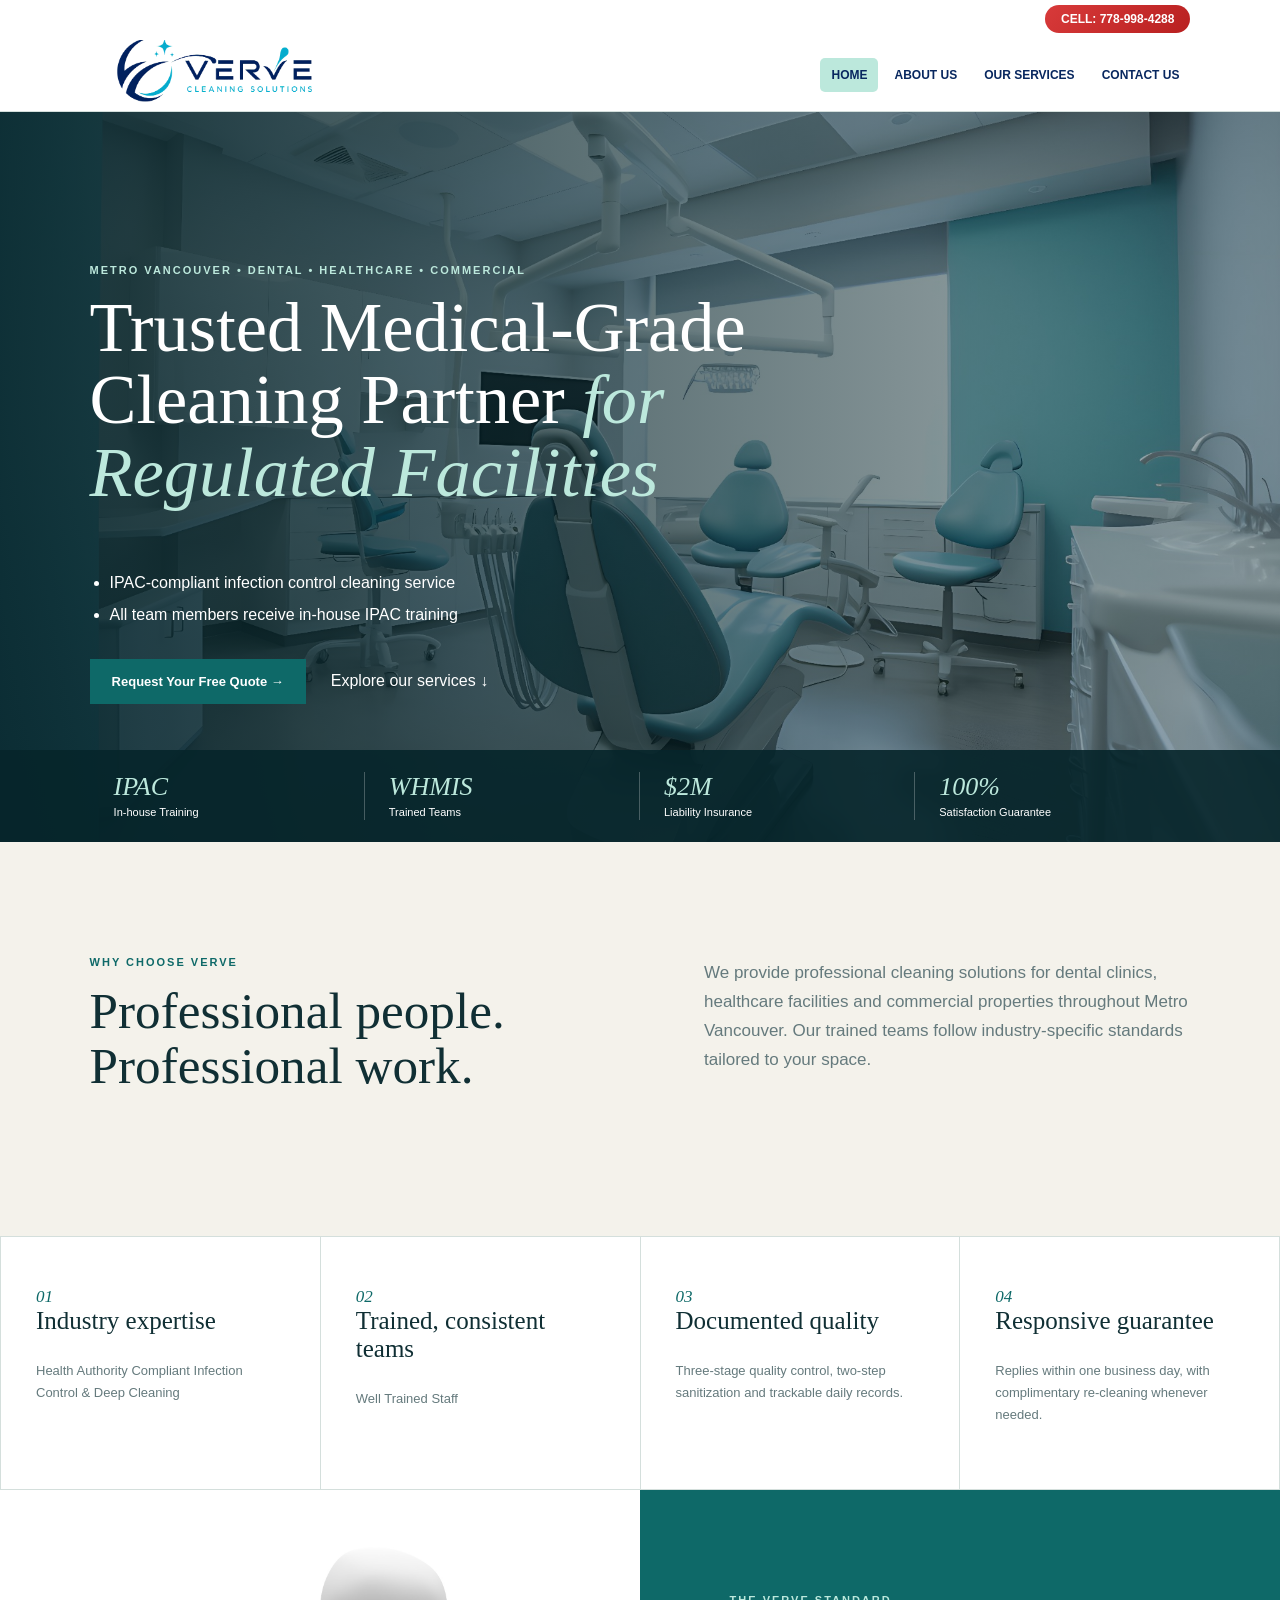
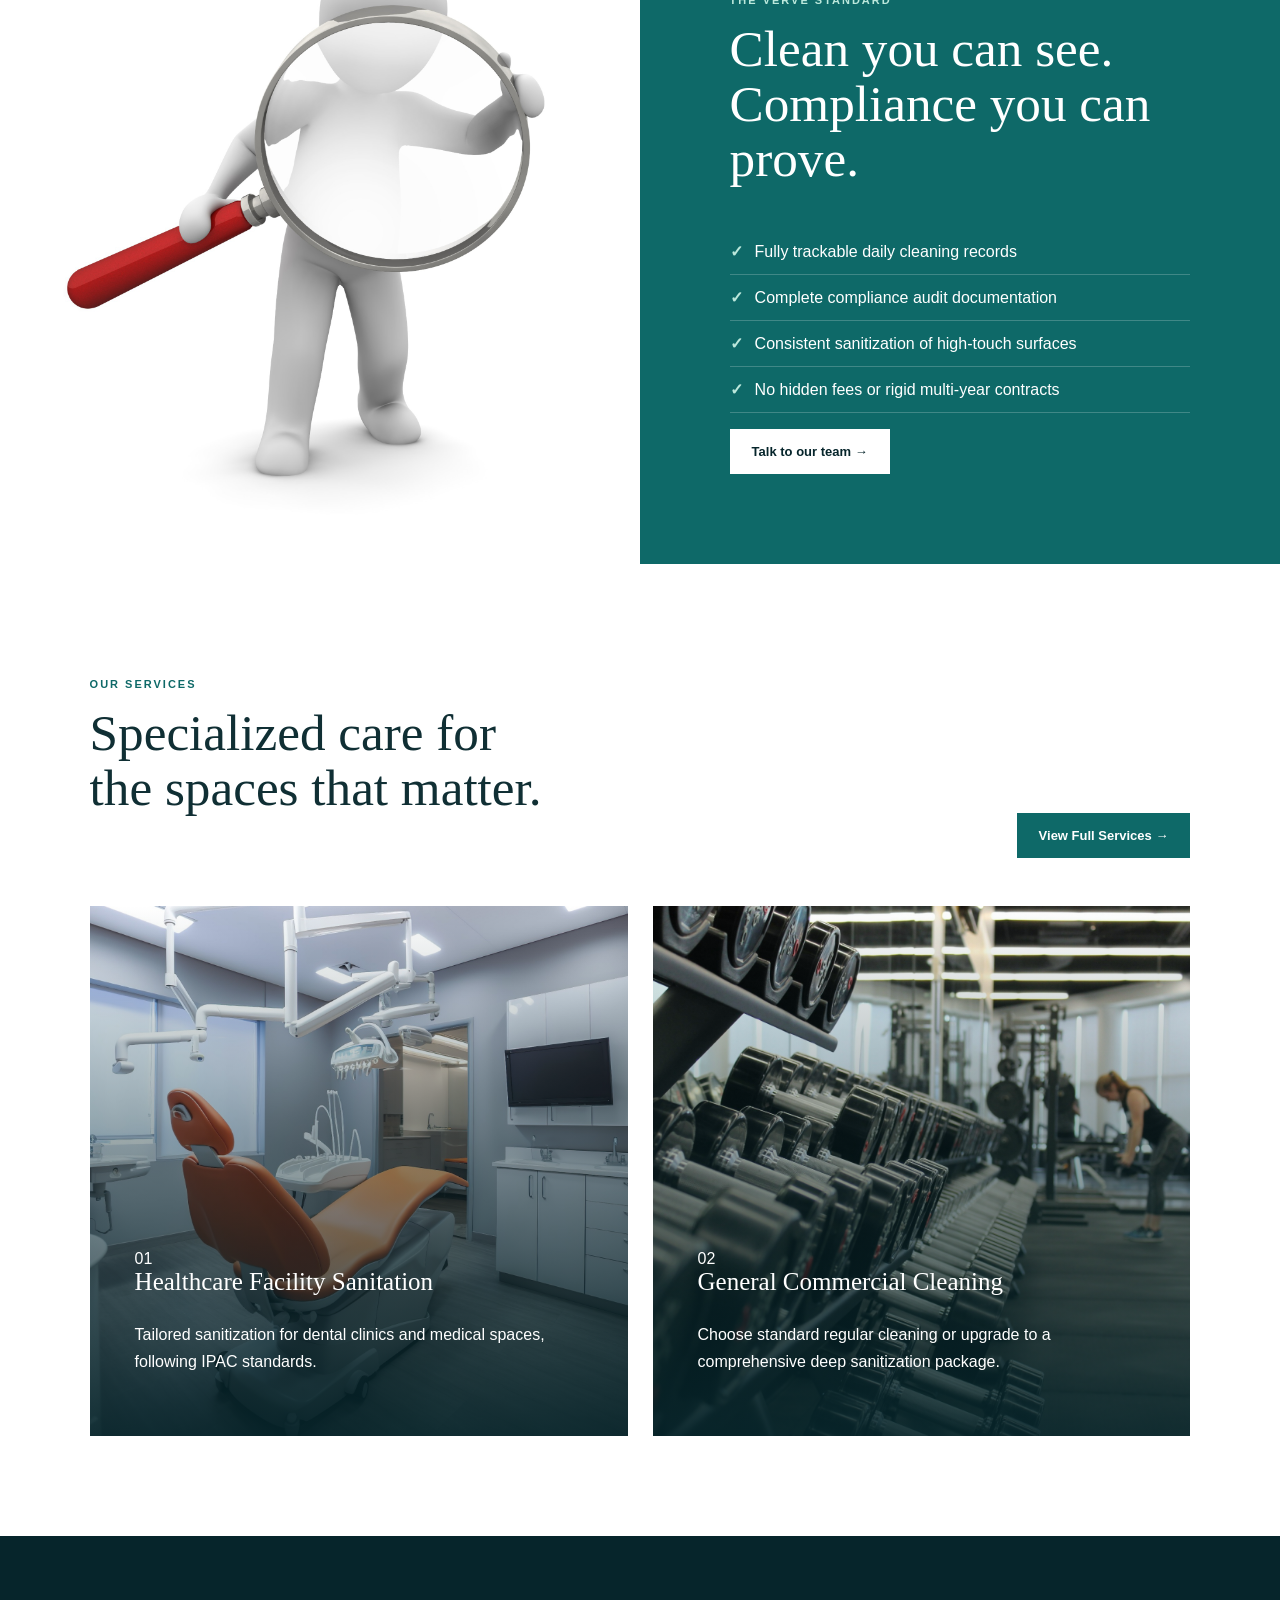
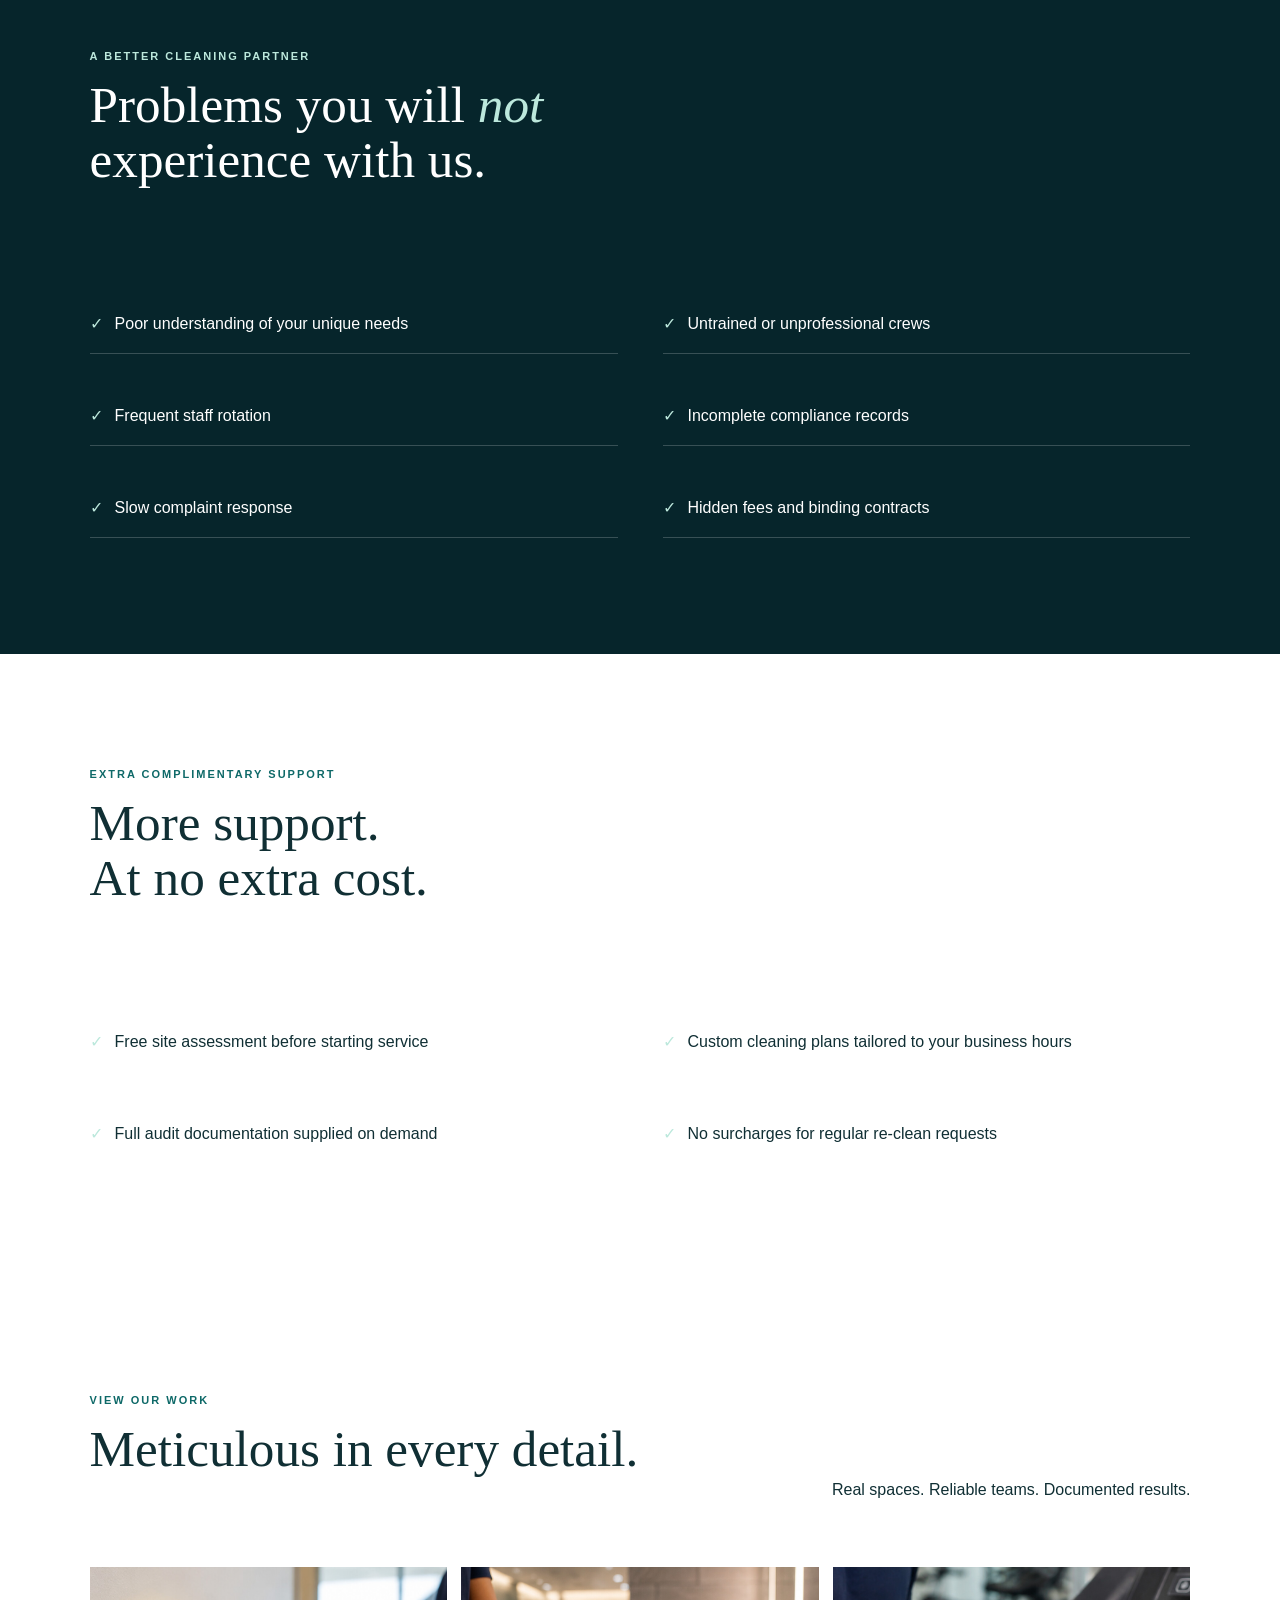
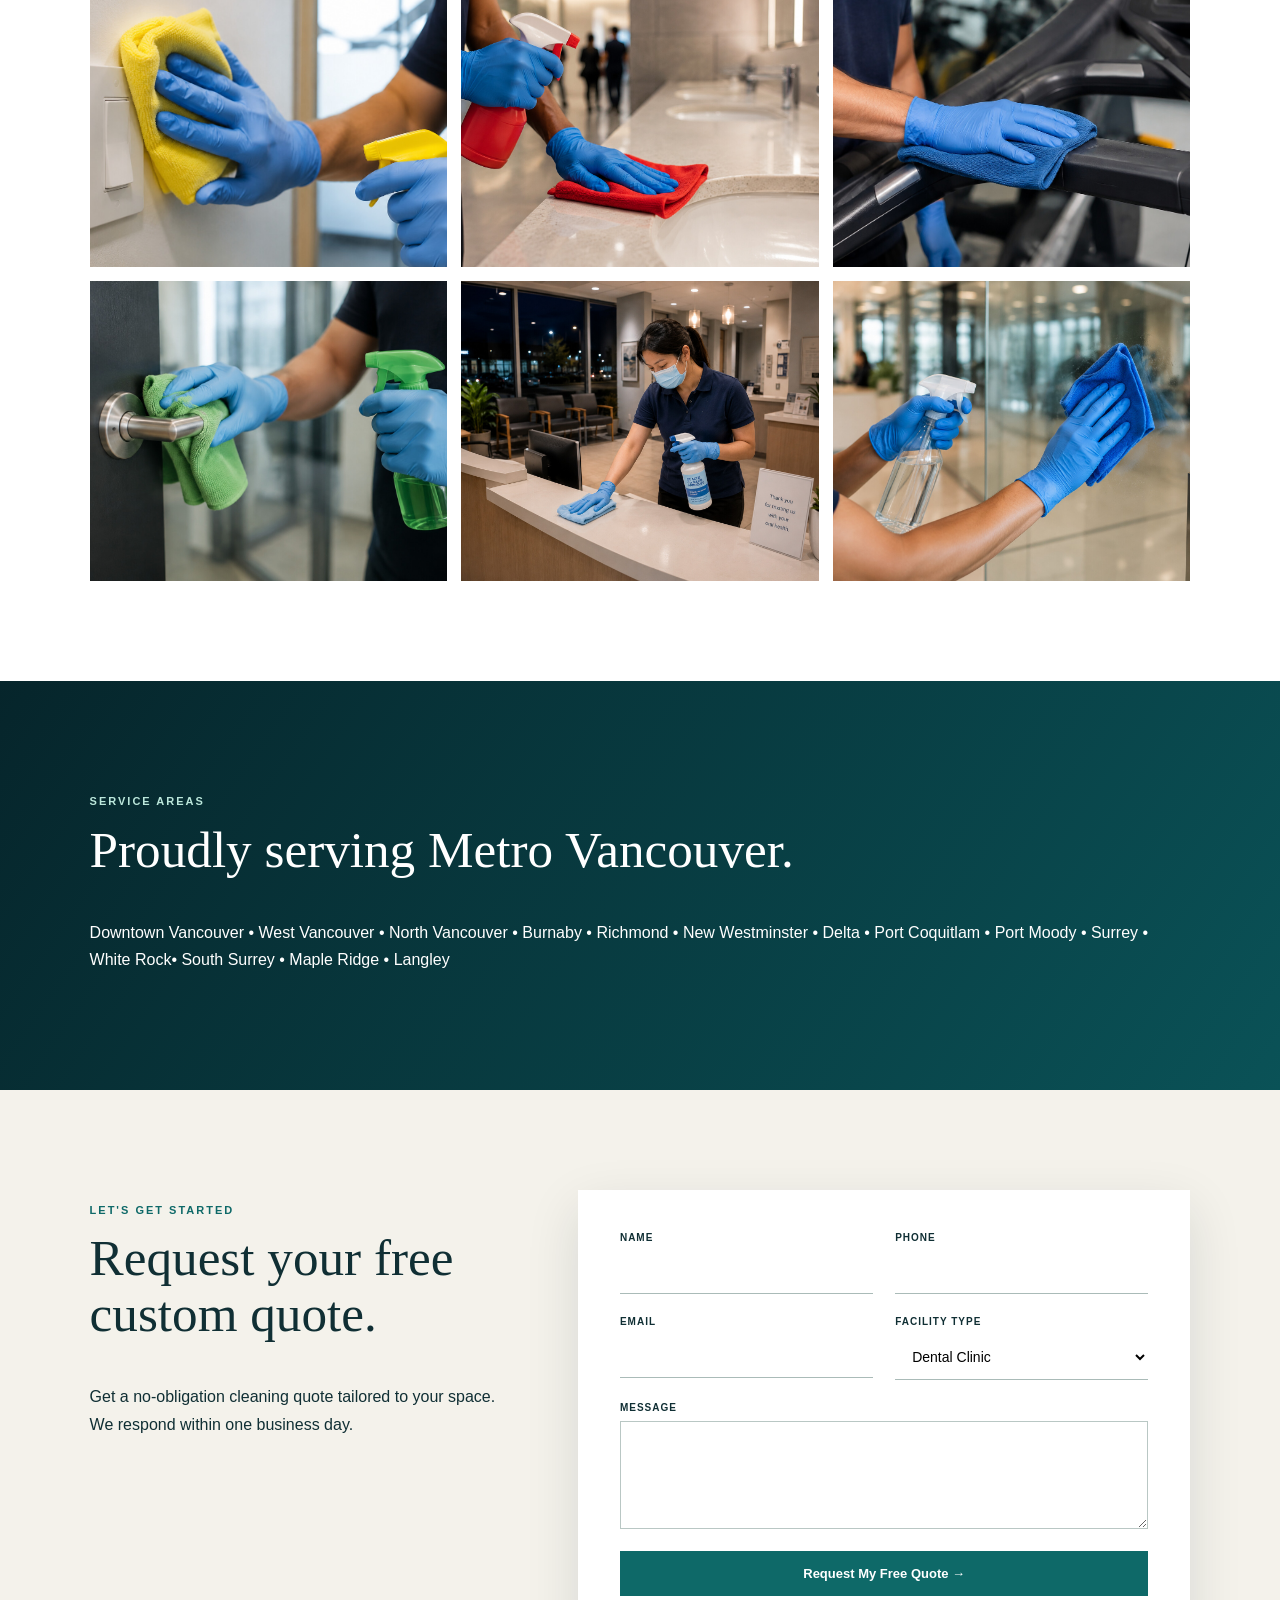
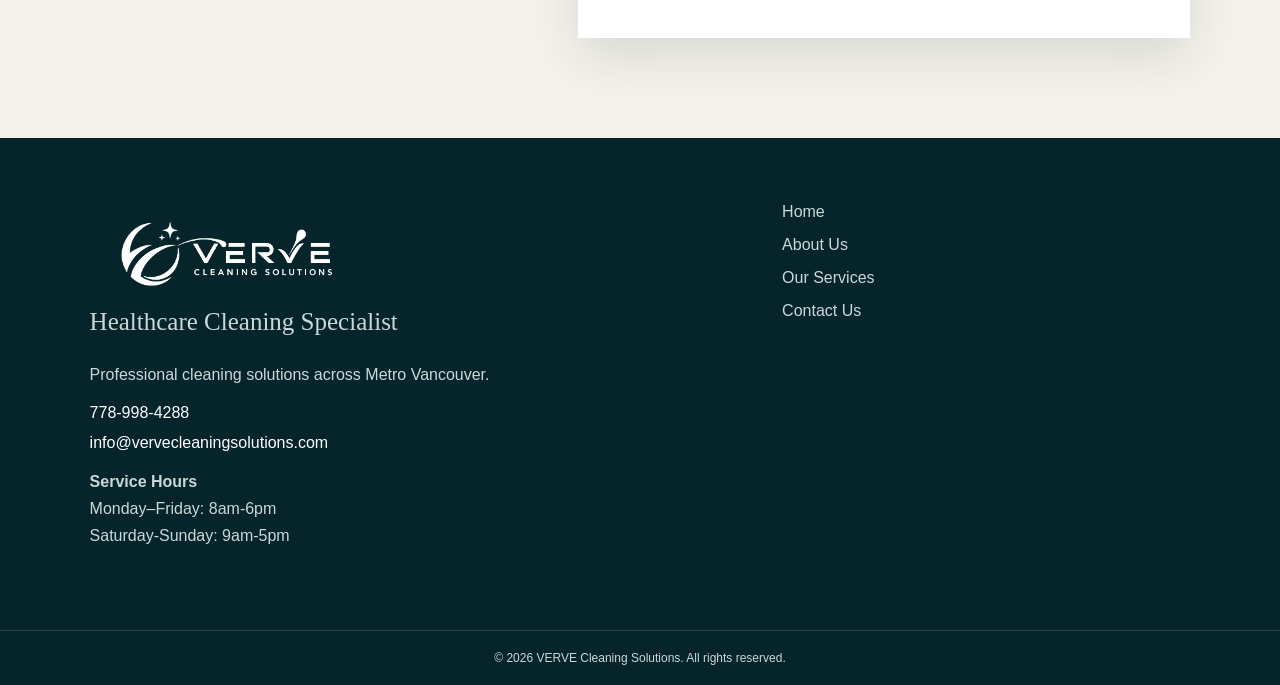
==== index.html @ a43d4bb8 "Add files via upload" ====
<!--
VERVE Official Website Homepage Modification Instructions:
1. Modify Text: Directly locate the English text on the screen within this file and replace it.
2. Replace Images: Place the new images in the `images` folder; if keeping the original filename, no code modification is needed; if renaming, please modify the corresponding image path in `css/style.css`.
3. Add/Delete Sections: Each complete `<section>...</section>` is a section, which can be copied, moved, or deleted entirely. Common colors and responsive layout are in `css/style.css`.
-->
<!doctype html>
<html lang="en">

<head>
  <meta charset="utf-8">
  <meta name="viewport" content="width=device-width,initial-scale=1">
  <meta name="description" content="IPAC-aligned dental, healthcare and commercial cleaning across Metro Vancouver.">
  <title>VERVE Cleaning Solutions</title>
  <link rel="icon" type="image/png" href="images/verve-logo.png">
  <link rel="stylesheet" href="css/style.css">
  <script src="js/main.js" defer></script>
</head>

<body>
  <div class="top-contact"><a href="tel:7789984288">CELL: 778-998-4288</a></div>
  <header class="site-header"><a class="logo" href="index.html"><img src="images/verve-logo.png"
        alt="VERVE Cleaning Solutions"></a><button class="menu-toggle" aria-expanded="false"
      aria-label="Open menu">☰</button>
    <nav class="site-nav"><a class="active" href="index.html">HOME</a><a href="about.html">ABOUT US</a><a
        href="our-service.html">OUR SERVICES</a><a href="contact.html">CONTACT US</a></nav>
  </header>
  <main>
    <section class="home-hero">
      <div class="hero-copy">
        <p class="eyebrow">METRO VANCOUVER • DENTAL • HEALTHCARE • COMMERCIAL</p>
        <h1>Trusted Medical-Grade Cleaning Partner <em>for Regulated Facilities</em></h1>
        <ul class="hero-points">
          <li>IPAC-compliant infection control cleaning service</li>
          <li>All team members receive in-house IPAC training</li>
        </ul>
        <div class="hero-actions"><a class="button" href="#quote">Request Your Free Quote →</a><a
            href="our-service.html">Explore our services ↓</a></div>
      </div>
      <div class="trust-bar">
        <div><strong>IPAC</strong><span>In-house Training</span></div>
        <div><strong>WHMIS</strong><span>Trained Teams</span></div>
        <div><strong>$2M</strong><span>Liability Insurance</span></div>
        <div><strong>100%</strong><span>Satisfaction Guarantee</span></div>
      </div>
    </section>
    <section class="section intro">
      <div>
        <p class="eyebrow dark">WHY CHOOSE VERVE</p>
        <h2>Professional people.<br>Professional work.</h2>
      </div>
      <p>We provide professional cleaning solutions for dental clinics, healthcare facilities and commercial properties
        throughout Metro Vancouver. Our trained teams follow industry-specific standards tailored to your space.</p>
    </section>
    <section class="features">
      <article><span>01</span>
        <h3>Industry expertise</h3>
        <p>Health Authority Compliant Infection Control & Deep Cleaning</p>
      </article>
      <article><span>02</span>
        <h3>Trained, consistent teams</h3>
        <p>Well Trained Staff</p>
      </article>
      <article><span>03</span>
        <h3>Documented quality</h3>
        <p>Three-stage quality control, two-step sanitization and trackable daily records.</p>
      </article>
      <article><span>04</span>
        <h3>Responsive guarantee</h3>
        <p>Replies within one business day, with complimentary re-cleaning whenever needed.</p>
      </article>
    </section>
    <section class="split">
      <div class="split-image" role="img" aria-label="Detailed professional cleaning"></div>
      <div class="split-copy">
        <p class="eyebrow">THE VERVE STANDARD</p>
        <h2>Clean you can see.<br>Compliance you can prove.</h2>
        <ul class="check-list">
          <li>Fully trackable daily cleaning records</li>
          <li>Complete compliance audit documentation</li>
          <li>Consistent sanitization of high-touch surfaces</li>
          <li>No hidden fees or rigid multi-year contracts</li>
        </ul><a class="button light" href="#quote">Talk to our team →</a>
      </div>
    </section>
    <section class="section">
      <div class="section-head">
        <div>
          <p class="eyebrow dark">OUR SERVICES</p>
          <h2>Specialized care for<br>the spaces that matter.</h2>
        </div><a class="button" href="our-service.html">View Full Services →</a>
      </div>
      <div class="service-grid">
        <article class="image-card home-dental">
          <div><span>01</span>
            <h3>Healthcare Facility Sanitation</h3>
            <p>Tailored sanitization for dental clinics and medical spaces, following IPAC standards.</p>
          </div>
        </article>
        <article class="image-card home-commercial">
          <div><span>02</span>
            <h3>General Commercial Cleaning</h3>
            <p>Choose standard regular cleaning or upgrade to a comprehensive deep sanitization package.</p>
          </div>
        </article>
      </div>
    </section>
    <section class="section dark-section">
      <div class="section-head">
        <div>
          <p class="eyebrow">A BETTER CLEANING PARTNER</p>
          <h2>Problems you will <em>not</em><br>experience with us.</h2>
        </div>
      </div>
      <div class="problem-grid">
        <p>Poor understanding of your unique needs</p>
        <p>Untrained or unprofessional crews</p>
        <p>Frequent staff rotation</p>
        <p>Incomplete compliance records</p>
        <p>Slow complaint response</p>
        <p>Hidden fees and binding contracts</p>
      </div>
    </section>
    <section class="section">
      <div class="section-head">
        <div>
          <p class="eyebrow dark">EXTRA COMPLIMENTARY SUPPORT</p>
          <h2>More support.<br>At no extra cost.</h2>
        </div>
      </div>
      <div class="extras" style="color:#102f34">
        <p>Free site assessment before starting service</p>
        <p>Custom cleaning plans tailored to your business hours</p>
        <p>Full audit documentation supplied on demand</p>
        <p>No surcharges for regular re-clean requests</p>
      </div>
    </section>
    <section class="section">
      <div class="section-head">
        <div>
          <p class="eyebrow dark">VIEW OUR WORK</p>
          <h2>Meticulous in every detail.</h2>
        </div>
        <p>Real spaces. Reliable teams. Documented results.</p>
      </div>
      <div class="gallery"><img src="images/work-1.jpeg" alt="Cleaning a light switch"><img src="images/work-2.jpeg"
          alt="Cleaning a washroom counter"><img src="images/work-3.jpeg" alt="Cleaning fitness equipment"><img
          src="images/work-4.jpeg" alt="Cleaning a door handle"><img src="images/work-5.jpeg"
          alt="Cleaning a dental reception"><img src="images/work-6.jpg" alt="Cleaning an office glass door"></div>
    </section>
    <section class="section areas">
      <p class="eyebrow">SERVICE AREAS</p>
      <h2>Proudly serving Metro Vancouver.</h2>
      <p>Downtown Vancouver • West Vancouver • North Vancouver • Burnaby • Richmond • New Westminster • Delta • Port Coquitlam • Port Moody •  Surrey • White Rock• South Surrey • Maple Ridge • Langley</p>
    </section>
    <section class="section quote" id="quote">
      <div>
        <p class="eyebrow dark">LET'S GET STARTED</p>
        <h2>Request your free custom quote.</h2>
        <p>Get a no-obligation cleaning quote tailored to your space. We respond within one business day.</p>
      </div>
      <form class="quote-form"><label>Name<input name="Name" required></label><label>Phone<input name="Phone" type="tel"
            required></label><label>Email<input name="Email" type="email" required></label><label>Facility Type<select
            name="Facility Type">
            <option>Dental Clinic</option>
            <option>Medical Facility</option>
            <option>Commercial Space</option>
            <option>Residential</option>
          </select></label><label class="full">Message<textarea name="Message" rows="5"></textarea></label><button
          class="button full" type="submit">Request My Free Quote →</button>
        <p class="notice full">Your email program is opening. Please send the prepared message.</p>
      </form>
    </section>
  </main>
  <footer class="site-footer">
    <div class="footer-main">
      <div><img class="footer-logo" src="images/footer-logo.png" alt="VERVE Cleaning Solutions">
        <h3>Healthcare Cleaning Specialist</h3>
        <p>Professional cleaning solutions across Metro Vancouver.</p>
        <div class="footer-contact"><a href="tel:7789984288">778-998-4288</a><a
            href="mailto:info@vervecleaningsolutions.com">info@vervecleaningsolutions.com</a>
          <p><strong>Service Hours</strong><br>Monday–Friday: 8am-6pm<br>Saturday-Sunday: 9am-5pm</p> 
        </div>
      </div>
      <nav class="footer-links"><a href="index.html">Home</a><a href="about.html">About Us</a><a
          href="our-service.html">Our Services</a><a href="contact.html">Contact Us</a></nav>
    </div>
    <div class="footer-bottom">© 2026 VERVE Cleaning Solutions. All rights reserved.</div>
  </footer>
</body>

</html>
---- css/style.css ----
/*
VERVE Official Website Common Styles
1. Change Color: Modify the color variable within `:root`.
2. Change Desktop/Mobile Layout: Find `@media` to adjust breakpoints and layout.
3. Add/Delete Sections: Copy or delete the entire `<section>` in the HTML, then reuse the class from this file.
*/

:root {
  --navy: #06252b;
  --teal: #0e6968;
  --blue: #08275f;
  --mint: #bce8dc;
  --cream: #f4f2eb;
  --ink: #102f34;
  --muted: #657a7d;
  --line: #d4dfdc;
  --white: #fff;
  --shadow: 0 18px 50px rgba(6, 37, 43, .12)
}

* {
  box-sizing: border-box
}

html {
  scroll-behavior: smooth
}

body {
  margin: 0;
  color: var(--ink);
  font-family: Arial, Helvetica, sans-serif;
  background: #fff
}

img {
  max-width: 100%;
  display: block
}

a {
  color: inherit;
  text-decoration: none
}

p {
  line-height: 1.7
}

h1,
h2,
h3 {
  font-family: Georgia, "Times New Roman", serif;
  font-weight: 500;
  margin-top: 0
}

h1 {
  font-size: clamp(46px, 5.5vw, 82px);
  line-height: 1.03
}

h2 {
  font-size: clamp(36px, 4vw, 58px);
  line-height: 1.08
}

h3 {
  font-size: 25px
}

.eyebrow {
  font-size: 11px;
  font-weight: 800;
  letter-spacing: 2px;
  text-transform: uppercase;
  color: var(--mint)
}

.eyebrow.dark {
  color: var(--teal)
}

em {
  color: var(--mint)
}

.top-contact {
  height: 38px;
  padding: 0 7vw;
  display: flex;
  align-items: center;
  justify-content: flex-end;
  background: #fff
}

.top-contact a {
  padding: 7px 16px;
  border-radius: 999px;
  background: linear-gradient(135deg, #d83a3a, #b82020);
  color: #fff;
  font-size: 12px;
  font-weight: 800
}

.site-header {
  height: 74px;
  padding: 0 7vw;
  display: flex;
  align-items: center;
  justify-content: space-between;
  border-bottom: 1px solid var(--line);
  background: #fff;
  position: relative;
  z-index: 20
}

.logo img {
  width: 245px;
  height: 70px;
  object-fit: cover
}

.site-nav {
  display: flex;
  gap: 5px;
  align-items: center
}

.site-nav a {
  padding: 10px 11px;
  border-radius: 5px;
  color: var(--blue);
  font-size: 12px;
  font-weight: 800
}

.site-nav a:hover,
.site-nav a.active {
  background: var(--mint)
}

.menu-toggle {
  display: none;
  border: 0;
  background: var(--navy);
  color: #fff;
  padding: 10px 13px;
  font-size: 20px;
  border-radius: 4px
}

.button {
  display: inline-flex;
  align-items: center;
  justify-content: center;
  padding: 15px 22px;
  background: var(--teal);
  color: #fff;
  font-weight: 800;
  font-size: 13px;
  border: 0;
  cursor: pointer
}

.button.light {
  background: #fff;
  color: var(--navy)
}

.button:hover {
  filter: brightness(.92)
}

.home-hero {
  min-height: 730px;
  position: relative;
  display: flex;
  align-items: center;
  color: #fff;
  background: url('../images/home-dental-clinic.jpg') center/cover
}

.home-hero:before,
.page-hero:before {
  content: "";
  position: absolute;
  inset: 0;
  background: linear-gradient(90deg, rgba(6, 37, 43, .9), rgba(6, 37, 43, .35))
}

.hero-copy {
  position: relative;
  z-index: 2;
  width: min(790px, 86vw);
  margin-left: 7vw
}

.hero-copy p {
  max-width: 650px
}

.hero-points {
  padding-left: 20px;
  line-height: 2
}

.hero-actions {
  display: flex;
  gap: 25px;
  align-items: center;
  margin-top: 28px
}

.trust-bar {
  position: absolute;
  z-index: 3;
  bottom: 0;
  left: 0;
  right: 0;
  background: rgba(6, 37, 43, .9);
  display: grid;
  grid-template-columns: repeat(4, 1fr);
  padding: 22px 7vw
}

.trust-bar div {
  padding: 0 24px;
  border-right: 1px solid #ffffff40
}

.trust-bar div:last-child {
  border: 0
}

.trust-bar strong {
  display: block;
  font: italic 26px Georgia;
  color: var(--mint)
}

.trust-bar span {
  font-size: 11px
}

.section {
  padding: 100px 7vw
}

.section-head {
  display: flex;
  justify-content: space-between;
  align-items: end;
  gap: 40px;
  margin-bottom: 48px
}

.intro {
  display: grid;
  grid-template-columns: 1fr 1fr;
  gap: 10vw;
  background: var(--cream)
}

.intro p:last-child {
  font-size: 17px;
  color: var(--muted)
}

.features {
  display: grid;
  grid-template-columns: repeat(4, 1fr);
  gap: 1px;
  background: var(--line);
  padding: 1px
}

.features article {
  background: #fff;
  padding: 50px 35px
}

.features span,
.number {
  color: var(--teal);
  font: italic 17px Georgia
}

.features p {
  font-size: 13px;
  color: var(--muted)
}

.split {
  display: grid;
  grid-template-columns: 1fr 1fr
}

.split-image {
  min-height: 600px;
  background: url('../images/home-magnifying-glass.jpg') center/contain no-repeat #fff
}

.split-copy {
  padding: 90px 7vw;
  background: var(--teal);
  color: #fff
}

.check-list {
  list-style: none;
  padding: 0
}

.check-list li {
  padding: 13px 0;
  border-bottom: 1px solid #ffffff35
}

.check-list li:before {
  content: "✓";
  color: var(--mint);
  margin-right: 12px;
  font-weight: bold
}

.service-grid {
  display: grid;
  grid-template-columns: 1fr 1fr;
  gap: 25px
}

.image-card {
  min-height: 530px;
  display: flex;
  align-items: end;
  position: relative;
  color: #fff;
  background-size: cover;
  background-position: center
}

.image-card:before {
  content: "";
  position: absolute;
  inset: 0;
  background: linear-gradient(transparent, rgba(6, 37, 43, .9))
}

.image-card>div {
  position: relative;
  padding: 45px
}

.home-dental {
  background-image: url('../images/home-service-dental.jpg')
}

.home-commercial {
  background-image: url('../images/home-service-gym.jpg')
}

.dark-section {
  background: var(--navy);
  color: #fff
}

.problem-grid,
.extras {
  display: grid;
  grid-template-columns: repeat(2, 1fr);
  gap: 0 45px
}

.problem-grid p,
.extras p {
  border-bottom: 1px solid #ffffff32;
  padding: 16px 0
}

.problem-grid p:before,
.extras p:before {
  content: "✓";
  color: var(--mint);
  margin-right: 12px
}

.gallery {
  display: grid;
  grid-template-columns: repeat(3, 1fr);
  gap: 14px
}

.gallery img {
  width: 100%;
  height: 300px;
  object-fit: cover
}

.areas {
  background: linear-gradient(125deg, #06252b, #0a5257);
  color: #fff
}

.quote {
  display: grid;
  grid-template-columns: .8fr 1.2fr;
  gap: 80px;
  background: var(--cream)
}

.quote-form {
  background: #fff;
  padding: 42px;
  box-shadow: var(--shadow);
  display: grid;
  grid-template-columns: 1fr 1fr;
  gap: 22px
}

.quote-form label {
  font-size: 10px;
  font-weight: 800;
  letter-spacing: 1px;
  text-transform: uppercase
}

.quote-form input,
.quote-form select,
.quote-form textarea {
  display: block;
  width: 100%;
  margin-top: 8px;
  padding: 13px;
  border: 0;
  border-bottom: 1px solid #aabbb8;
  font: 14px Arial;
  background: transparent
}

.quote-form textarea {
  border: 1px solid #b9c7c4
}

.full {
  grid-column: 1/-1
}

.page-hero {
  min-height: 650px;
  position: relative;
  display: flex;
  align-items: center;
  color: #fff;
  background-size: cover;
  background-position: center
}

.page-hero .hero-copy {
  margin-top: 30px
}

.about-hero {
  background-image: url('../images/about-team-logo-corrected.png');
  background-position: center top
}

.services-hero {
  background-image: url('../images/services-main.png')
}

.contact-hero {
  background-image: linear-gradient(135deg, #06252b, #0e6968)
}

.about-intro {
  text-align: center;
  max-width: 1050px;
  margin: auto
}

.about-groups {
  background: var(--cream)
}

.about-group {
  display: grid;
  grid-template-columns: .65fr 1.35fr;
  gap: 55px;
  padding: 40px 0;
  border-bottom: 1px solid var(--line)
}

.about-group ul {
  margin: 0
}

.about-group li {
  padding: 9px 0
}

.about-group li:marker {
  color: var(--teal)
}

.service-cards {
  display: flex;
  flex-direction: column;
  gap: 32px
}

.detail-card {
  display: grid;
  grid-template-columns: 42% 58%;
  border: 1px solid var(--line);
  min-height: 410px
}

.detail-card:nth-child(even) {
  grid-template-columns: 58% 42%
}

.detail-card:nth-child(even) .card-image {
  grid-column: 2;
  grid-row: 1
}

.detail-card:nth-child(even) .card-body {
  grid-column: 1;
  grid-row: 1
}

.card-image {
  min-height: 410px;
  background-position: center;
  background-size: cover
}

.dental-img {
  background-image: url('../images/service-dental-new.jpg')
}

.medical-img {
  background-image: url('../images/service-medical-new.jpg')
}

.commercial-img {
  background-image: url('../images/service-commercial-new.jpg')
}

.residential-img {
  background-image: url('../images/service-residential-new.jpg')
}

.card-body {
  padding: 55px;
  display: flex;
  flex-direction: column;
  justify-content: center
}

.card-type {
  color: var(--teal);
  font-size: 11px;
  font-weight: bold;
  letter-spacing: 1.5px
}

.card-body li {
  margin: 12px 0
}

.process {
  display: grid;
  grid-template-columns: repeat(7, 1fr);
  gap: 12px
}

.process div {
  padding: 28px 17px;
  background: #ffffff0d;
  border-top: 2px solid var(--mint)
}

.process strong {
  color: var(--mint)
}

.process p {
  font-size: 12px
}

.safeguards {
  display: grid;
  grid-template-columns: 1fr 1.4fr;
  gap: 80px
}

.safeguard-list div {
  display: flex;
  gap: 20px;
  border-bottom: 1px solid var(--line);
  padding: 19px 0
}

.faq {
  max-width: 1000px;
  margin: auto
}

.faq details {
  border-bottom: 1px solid var(--line);
  padding: 20px
}

.faq summary {
  font-weight: 800;
  cursor: pointer
}

.faq details p {
  color: var(--muted)
}

.contact-layout {
  display: grid;
  grid-template-columns: .85fr 1.15fr
}

.contact-info {
  background: linear-gradient(145deg, #06252b, #0a4d52);
  color: #fff;
  padding: 90px 7vw
}

.contact-methods {
  margin-top: 40px;
  border-top: 1px solid #ffffff40
}

.contact-methods a {
  display: block;
  padding: 22px 0;
  border-bottom: 1px solid #ffffff40
}

.contact-form-wrap {
  padding: 90px 7vw;
  background: var(--cream)
}

.site-footer {
  background: var(--navy);
  color: #c9d8d7
}

.footer-main {
  padding: 65px 7vw;
  display: grid;
  grid-template-columns: 1.5fr 1fr;
  gap: 80px
}

.footer-logo {
  width: 270px;
  height: 105px;
  object-fit: cover
}

.footer-contact a {
  display: block;
  margin: 12px 0;
  color: #fff
}

.footer-links {
  display: flex;
  flex-direction: column;
  gap: 15px
}

.footer-bottom {
  padding: 20px 7vw;
  border-top: 1px solid #ffffff25;
  text-align: center;
  font-size: 12px
}

.notice {
  display: none;
  margin-top: 15px;
  padding: 12px;
  background: #e9f5f1;
  color: var(--teal);
  font-weight: bold
}

@media(max-width:950px) {
  .site-nav {
    display: none;
    position: absolute;
    top: 74px;
    left: 0;
    right: 0;
    background: #fff;
    padding: 18px 7vw;
    flex-direction: column;
    align-items: stretch;
    box-shadow: var(--shadow)
  }

  .site-nav.open {
    display: flex
  }

  .menu-toggle {
    display: block
  }

  .features {
    grid-template-columns: 1fr 1fr
  }

  .split,
  .intro,
  .quote,
  .contact-layout,
  .safeguards {
    grid-template-columns: 1fr
  }

  .service-grid {
    grid-template-columns: 1fr
  }

  .process {
    grid-template-columns: repeat(4, 1fr)
  }

  .section-head {
    align-items: start;
    flex-direction: column
  }

  .gallery {
    grid-template-columns: 1fr 1fr
  }

  .detail-card,
  .detail-card:nth-child(even) {
    grid-template-columns: 42% 58%
  }

  .detail-card:nth-child(even) .card-image {
    grid-column: 1
  }

  .detail-card:nth-child(even) .card-body {
    grid-column: 2
  }

  .trust-bar {
    grid-template-columns: 1fr 1fr
  }
}

@media(max-width:620px) {
  .top-contact {
    padding: 0 4vw
  }

  .site-header {
    height: 66px;
    padding: 0 4vw
  }

  .logo img {
    width: 205px;
    height: 58px
  }

  .site-nav {
    top: 66px
  }

  .section {
    padding: 72px 6vw
  }

  .home-hero {
    min-height: 790px;
    align-items: flex-start;
    padding-top: 90px
  }

  .hero-copy {
    margin-left: 6vw
  }

  .hero-actions {
    align-items: flex-start;
    flex-direction: column
  }

  .trust-bar {
    padding: 15px 5vw
  }

  .trust-bar div {
    padding: 8px
  }

  .features,
  .gallery,
  .problem-grid,
  .extras {
    grid-template-columns: 1fr
  }

  .split-image {
    min-height: 360px
  }

  .image-card {
    min-height: 440px
  }

  .quote-form {
    padding: 28px 22px;
    grid-template-columns: 1fr
  }

  .full {
    grid-column: auto
  }

  .page-hero {
    min-height: 540px
  }

  .about-group {
    grid-template-columns: 1fr;
    gap: 10px
  }

  .detail-card,
  .detail-card:nth-child(even) {
    display: block;
    min-height: 0
  }

  .card-image {
    min-height: 250px
  }

  .card-body {
    padding: 35px 25px
  }

  .process {
    grid-template-columns: 1fr 1fr
  }

  .footer-main {
    grid-template-columns: 1fr;
    gap: 35px
  }
}
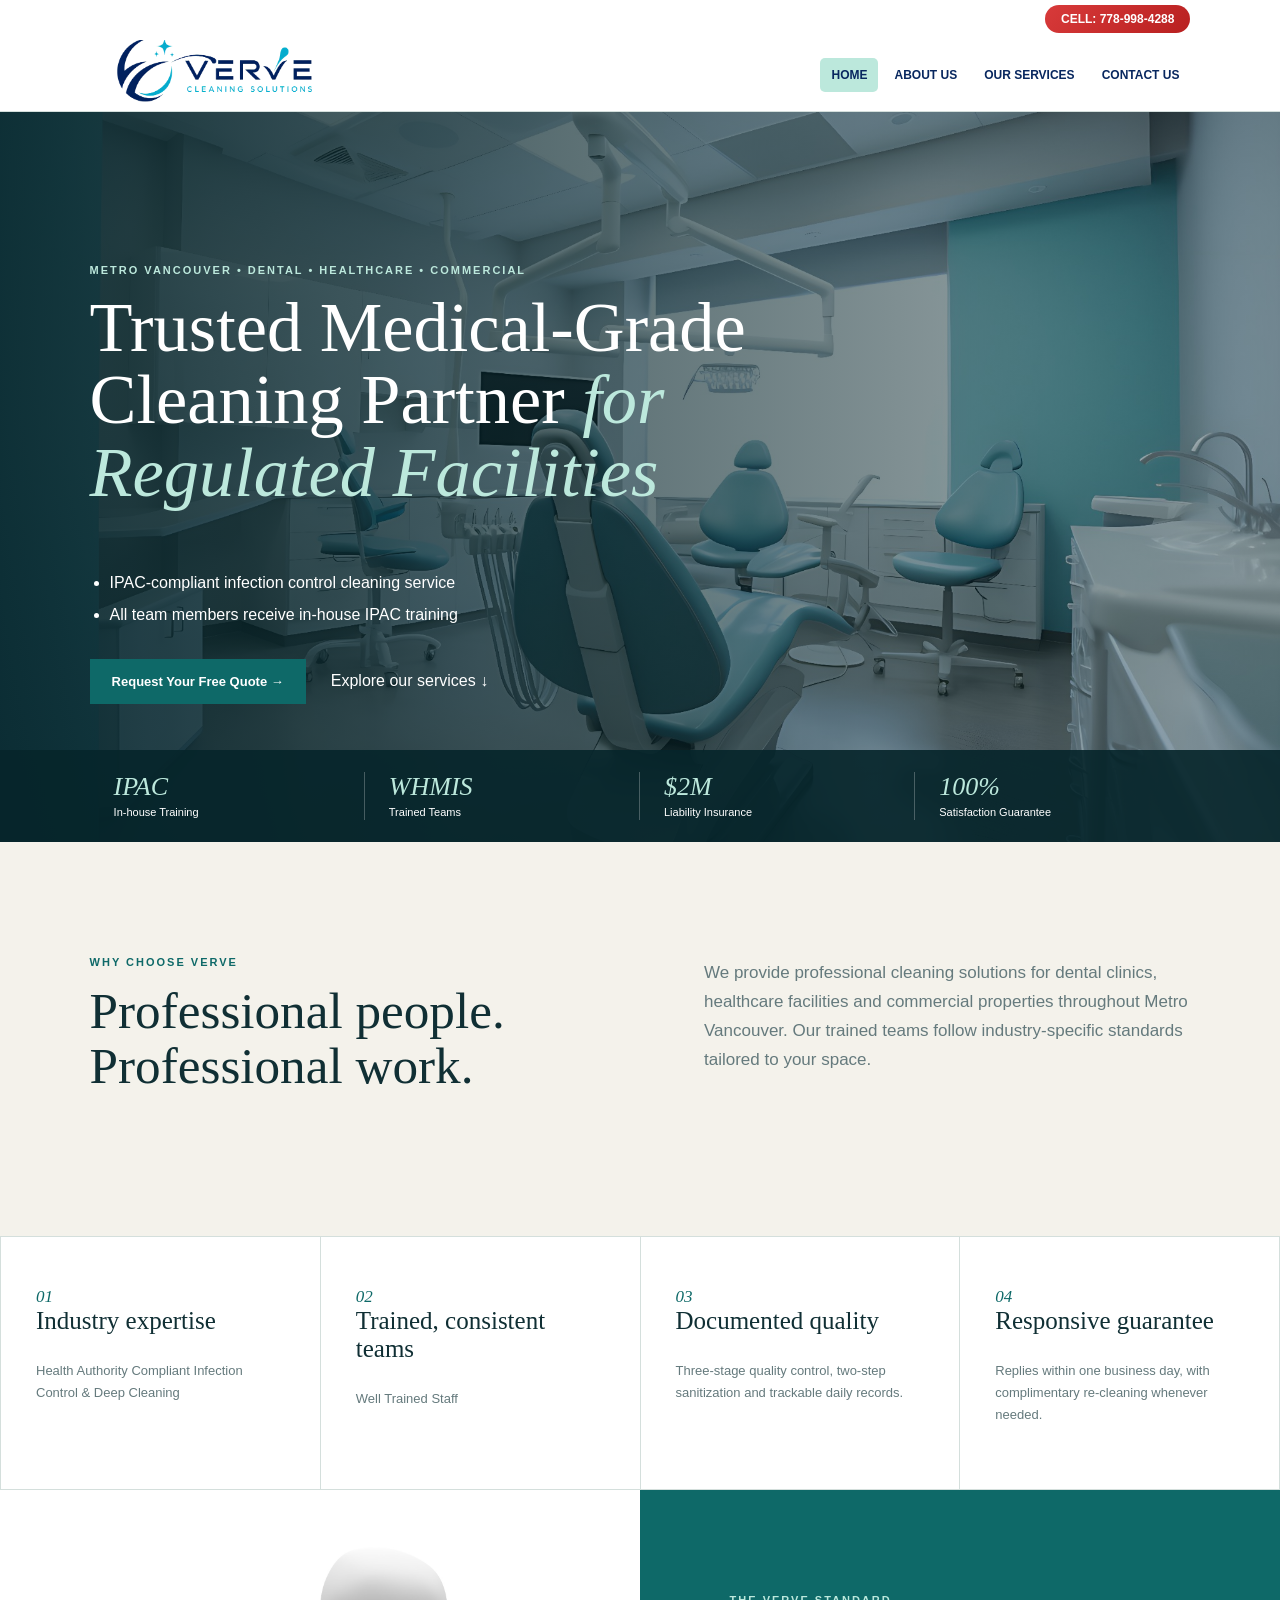
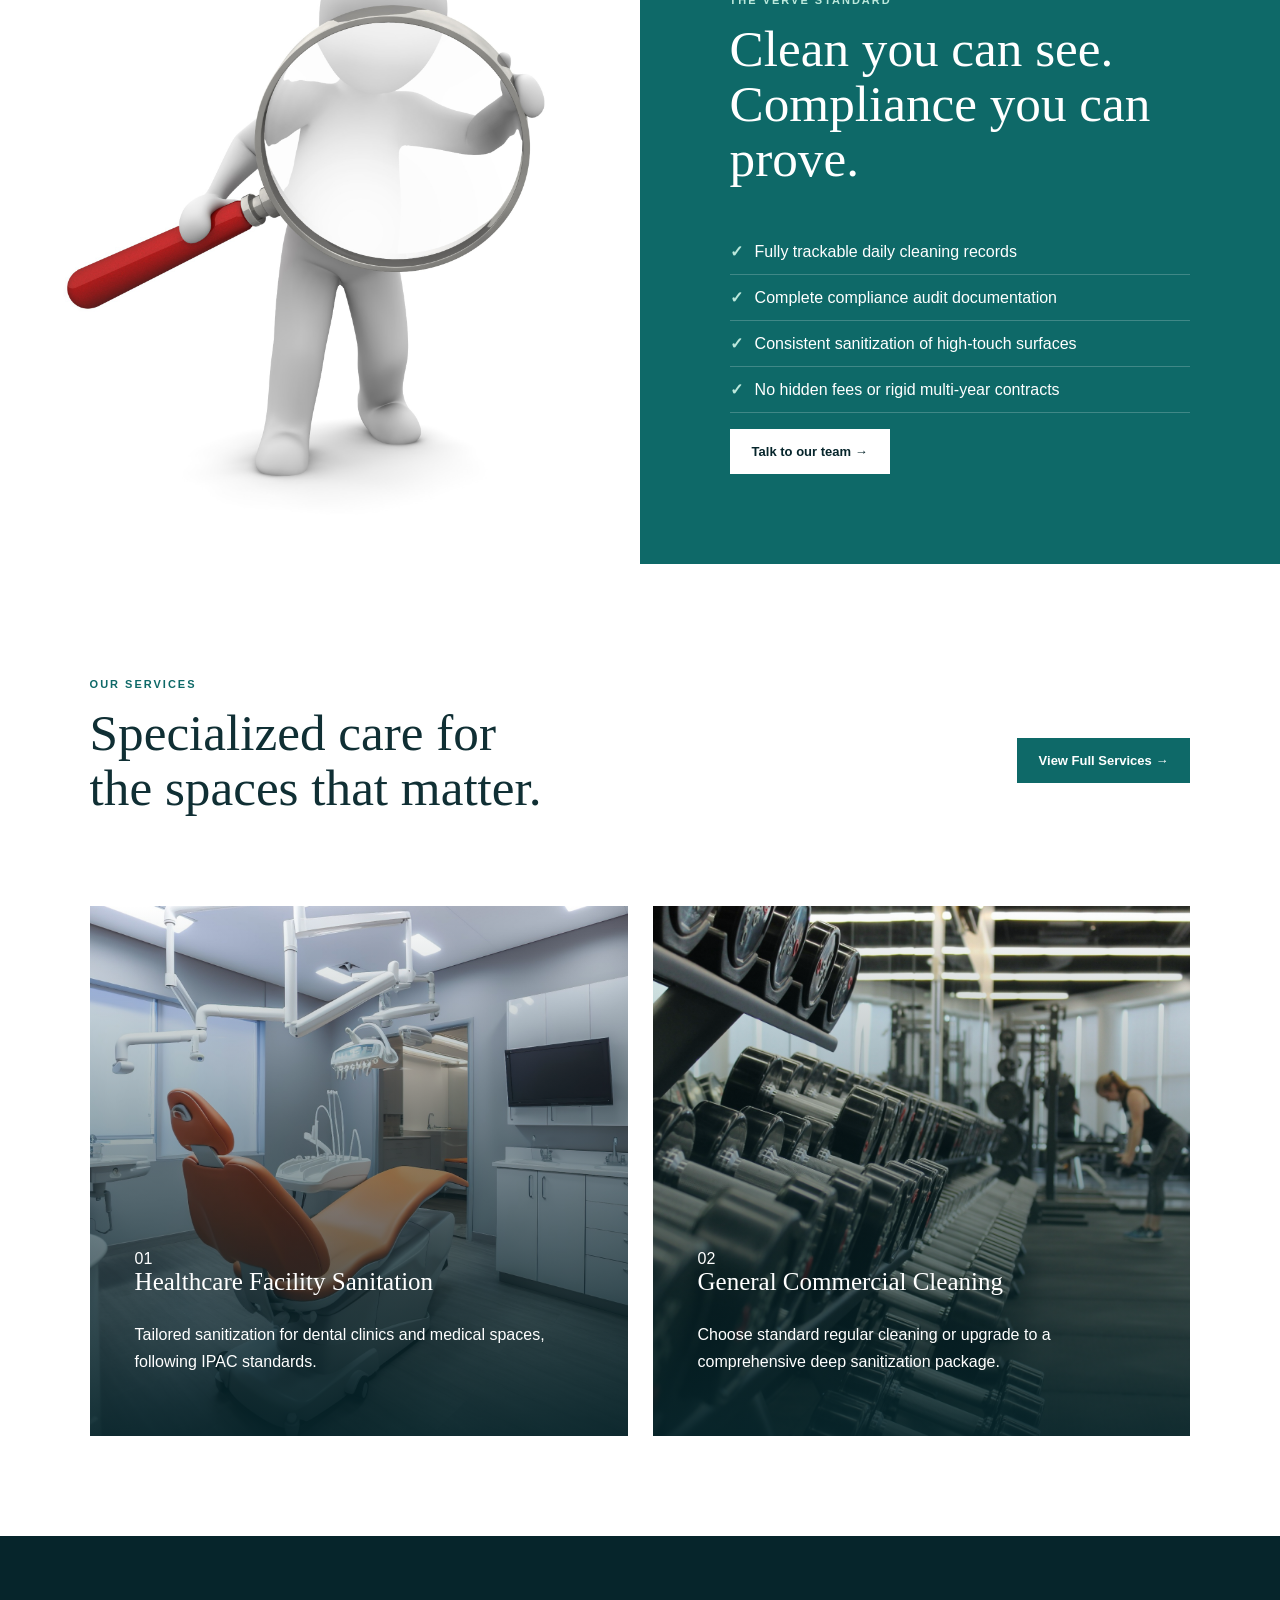
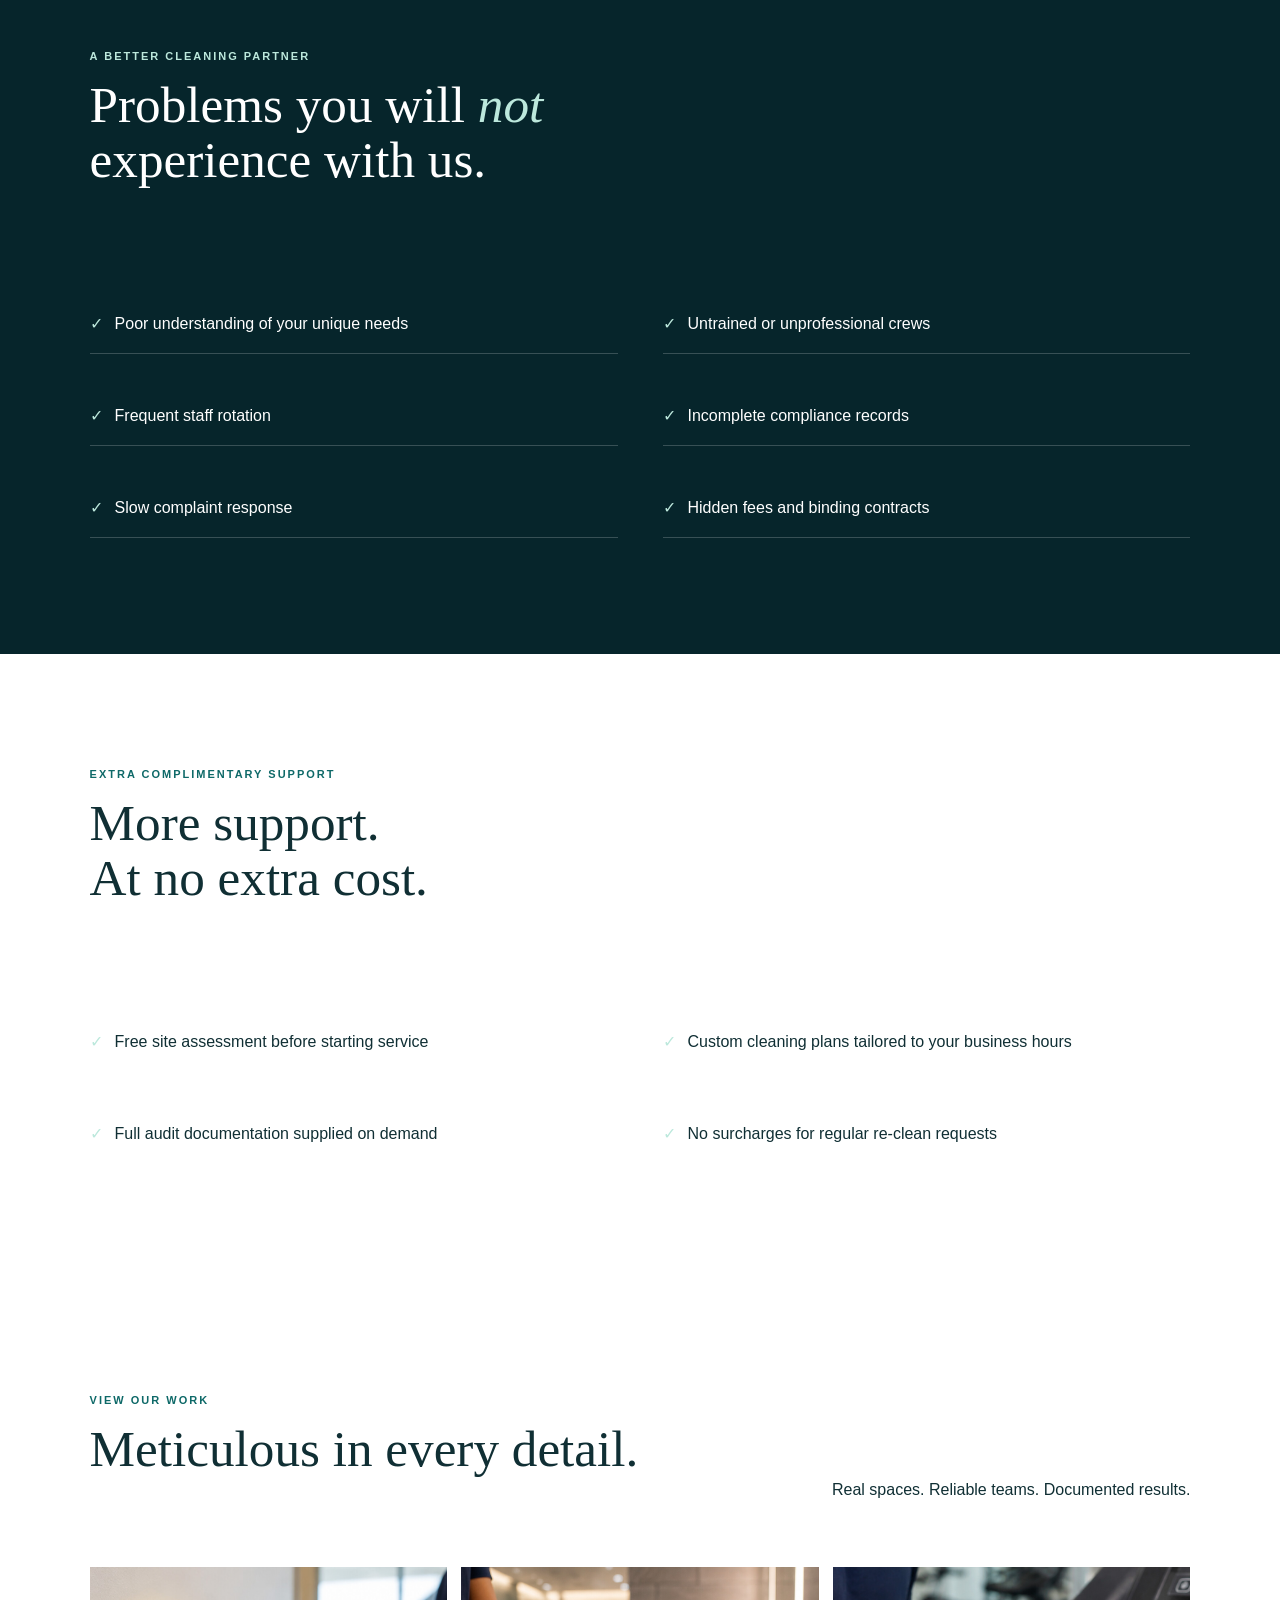
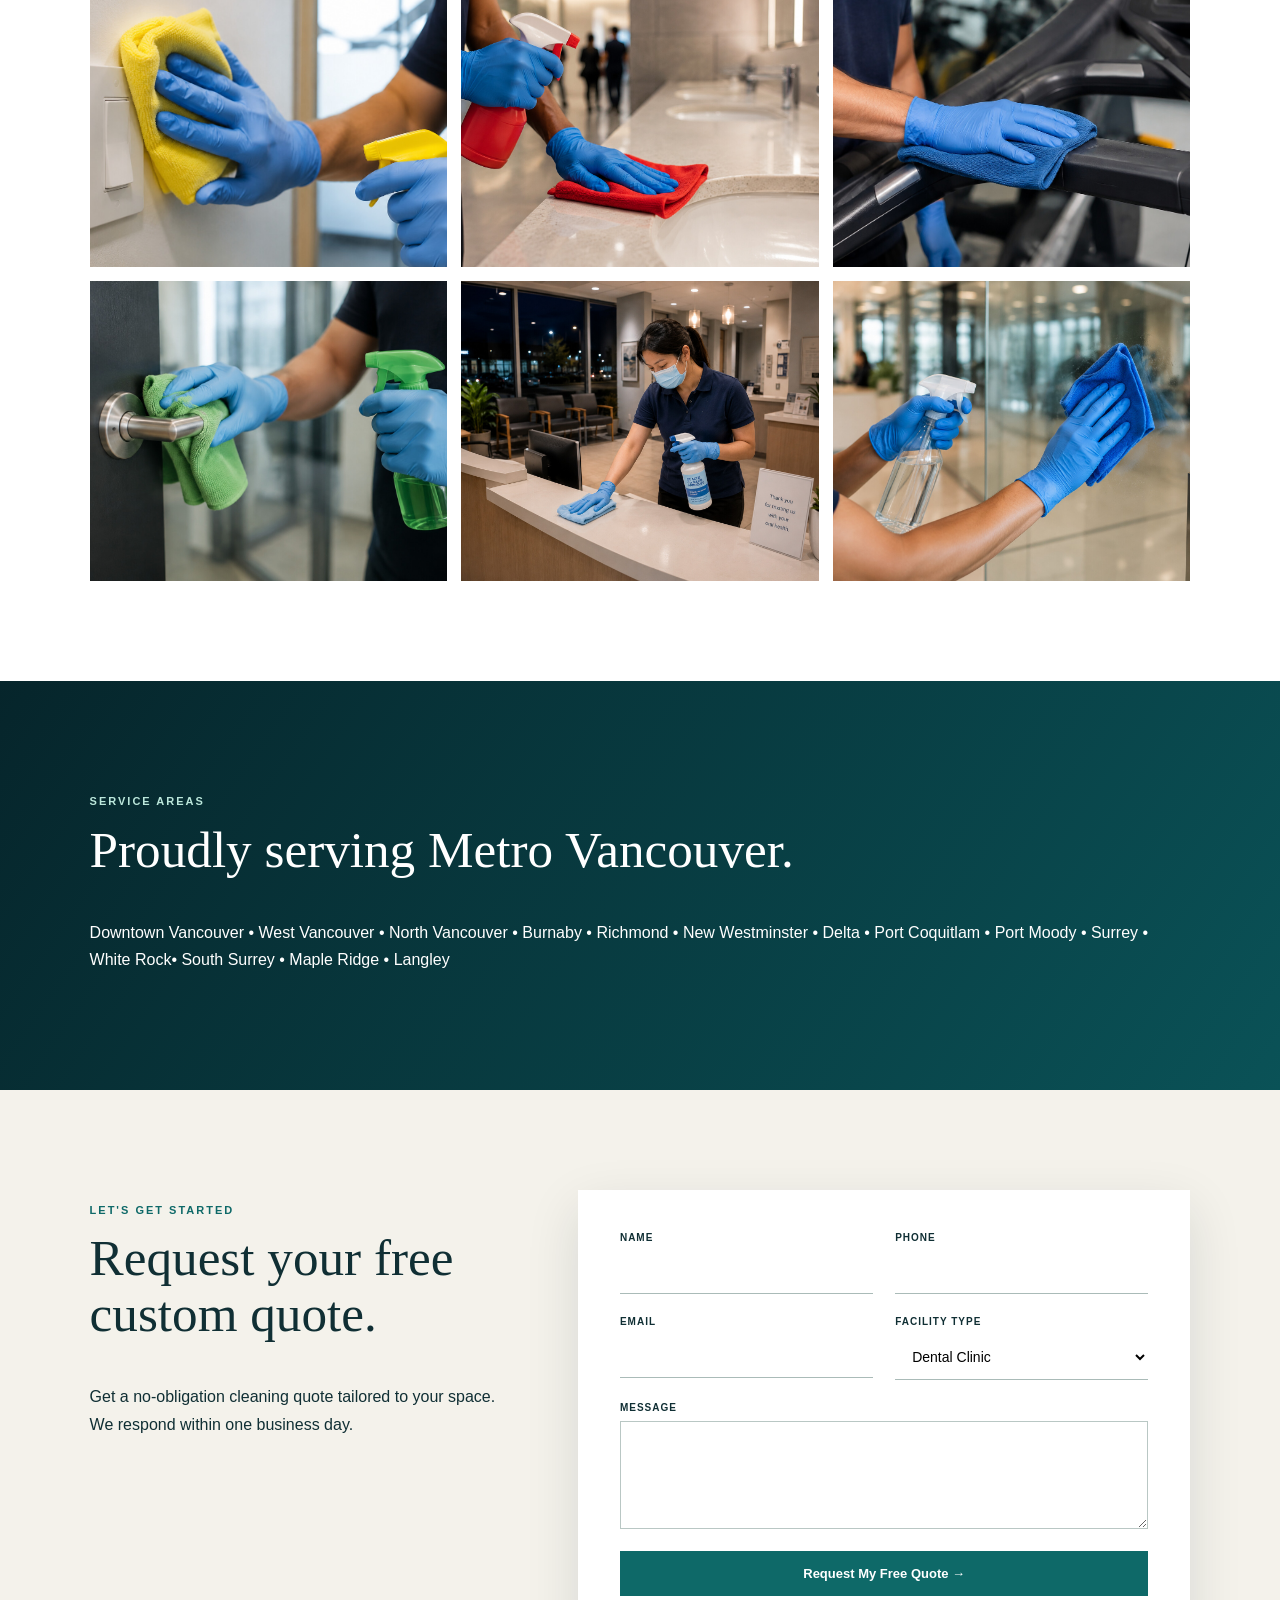
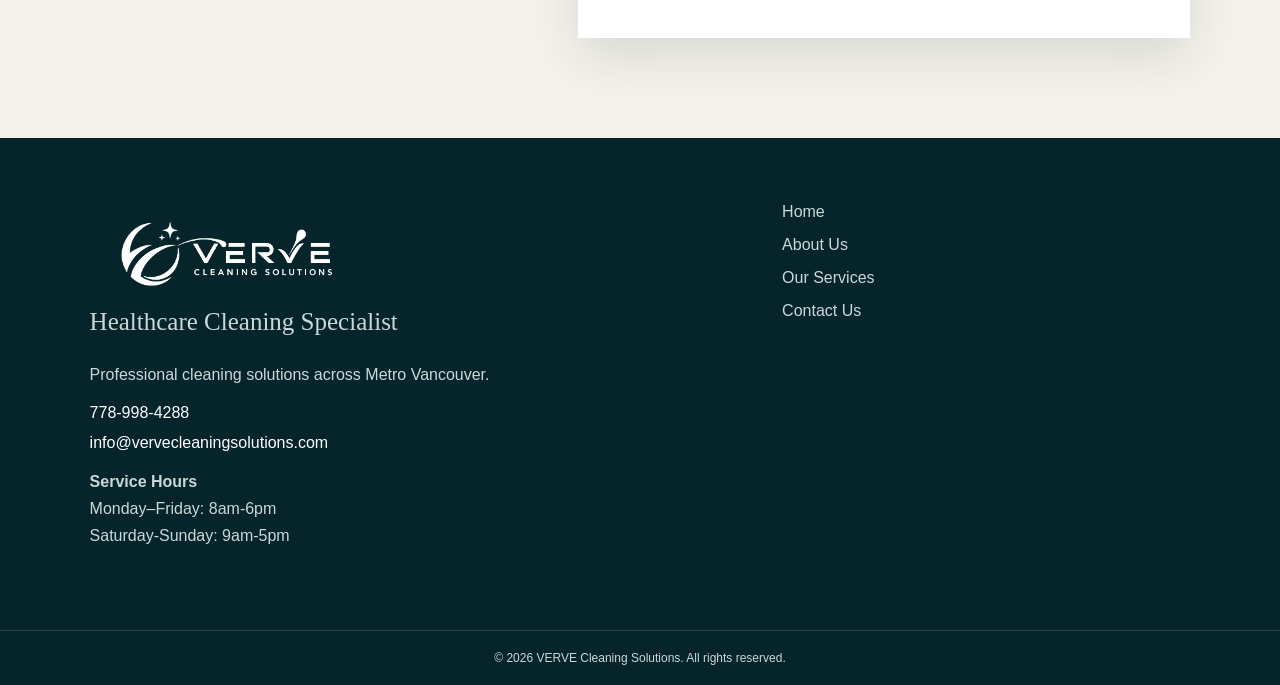
==== commit 9be6f92c: "Add files via upload" ====
--- a/index.html
+++ b/index.html
@@ -84,7 +84,7 @@
       </div>
     </section>
     <section class="section">
-      <div class="section-head">
+      <div class="section-head" style="align-items: center">
         <div>
           <p class="eyebrow dark">OUR SERVICES</p>
           <h2>Specialized care for<br>the spaces that matter.</h2>
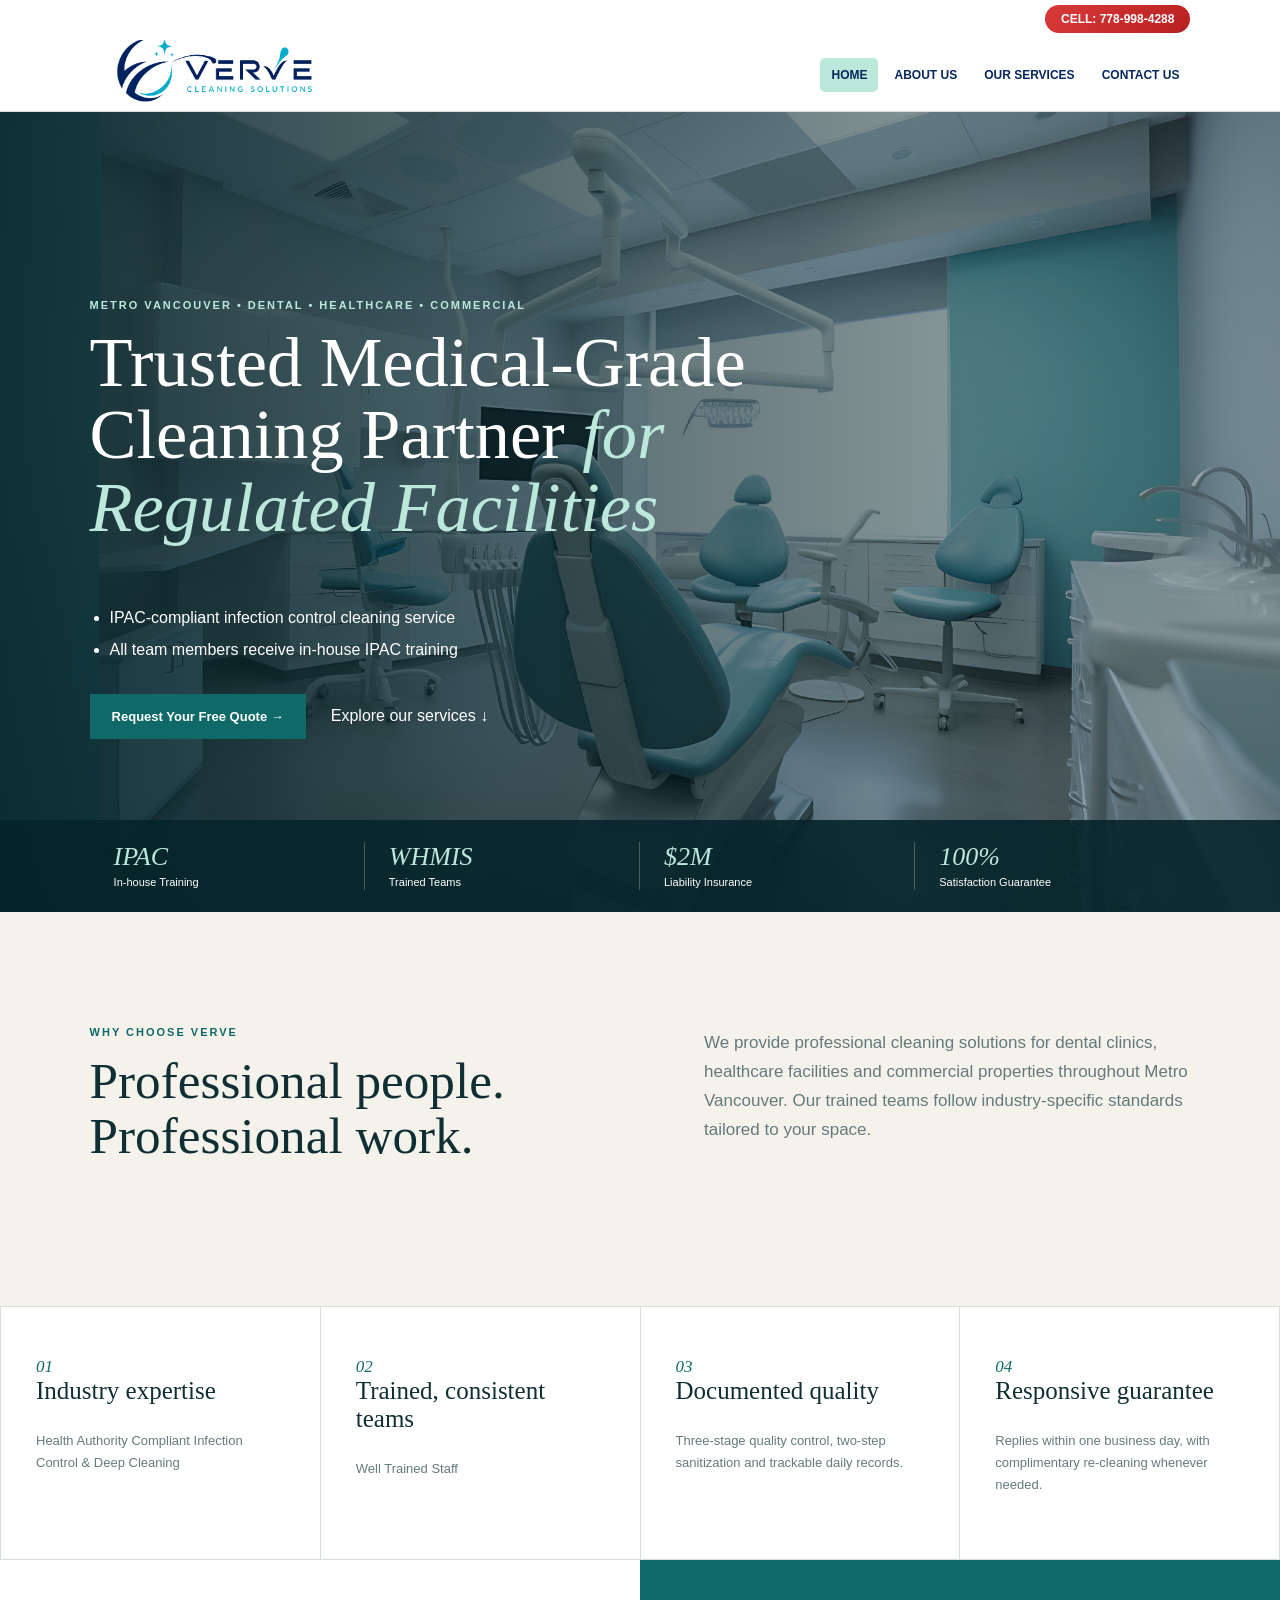
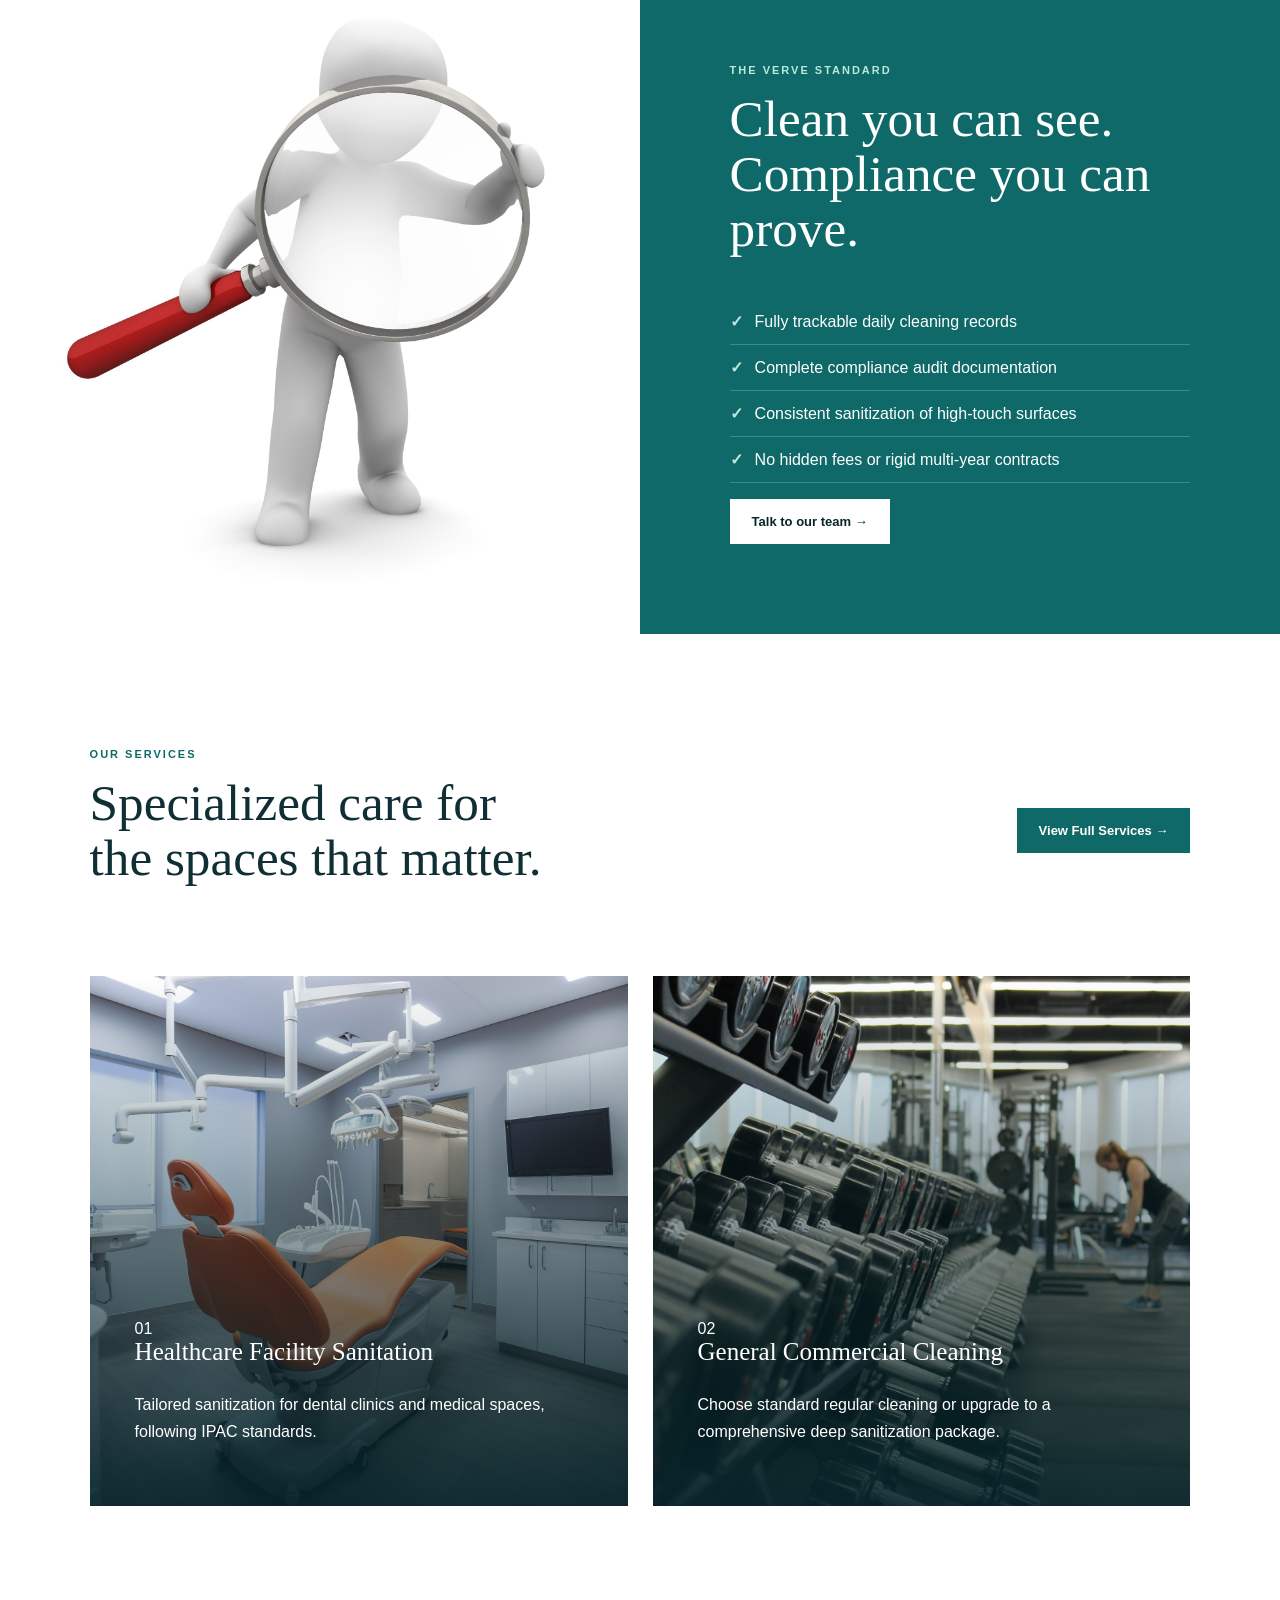
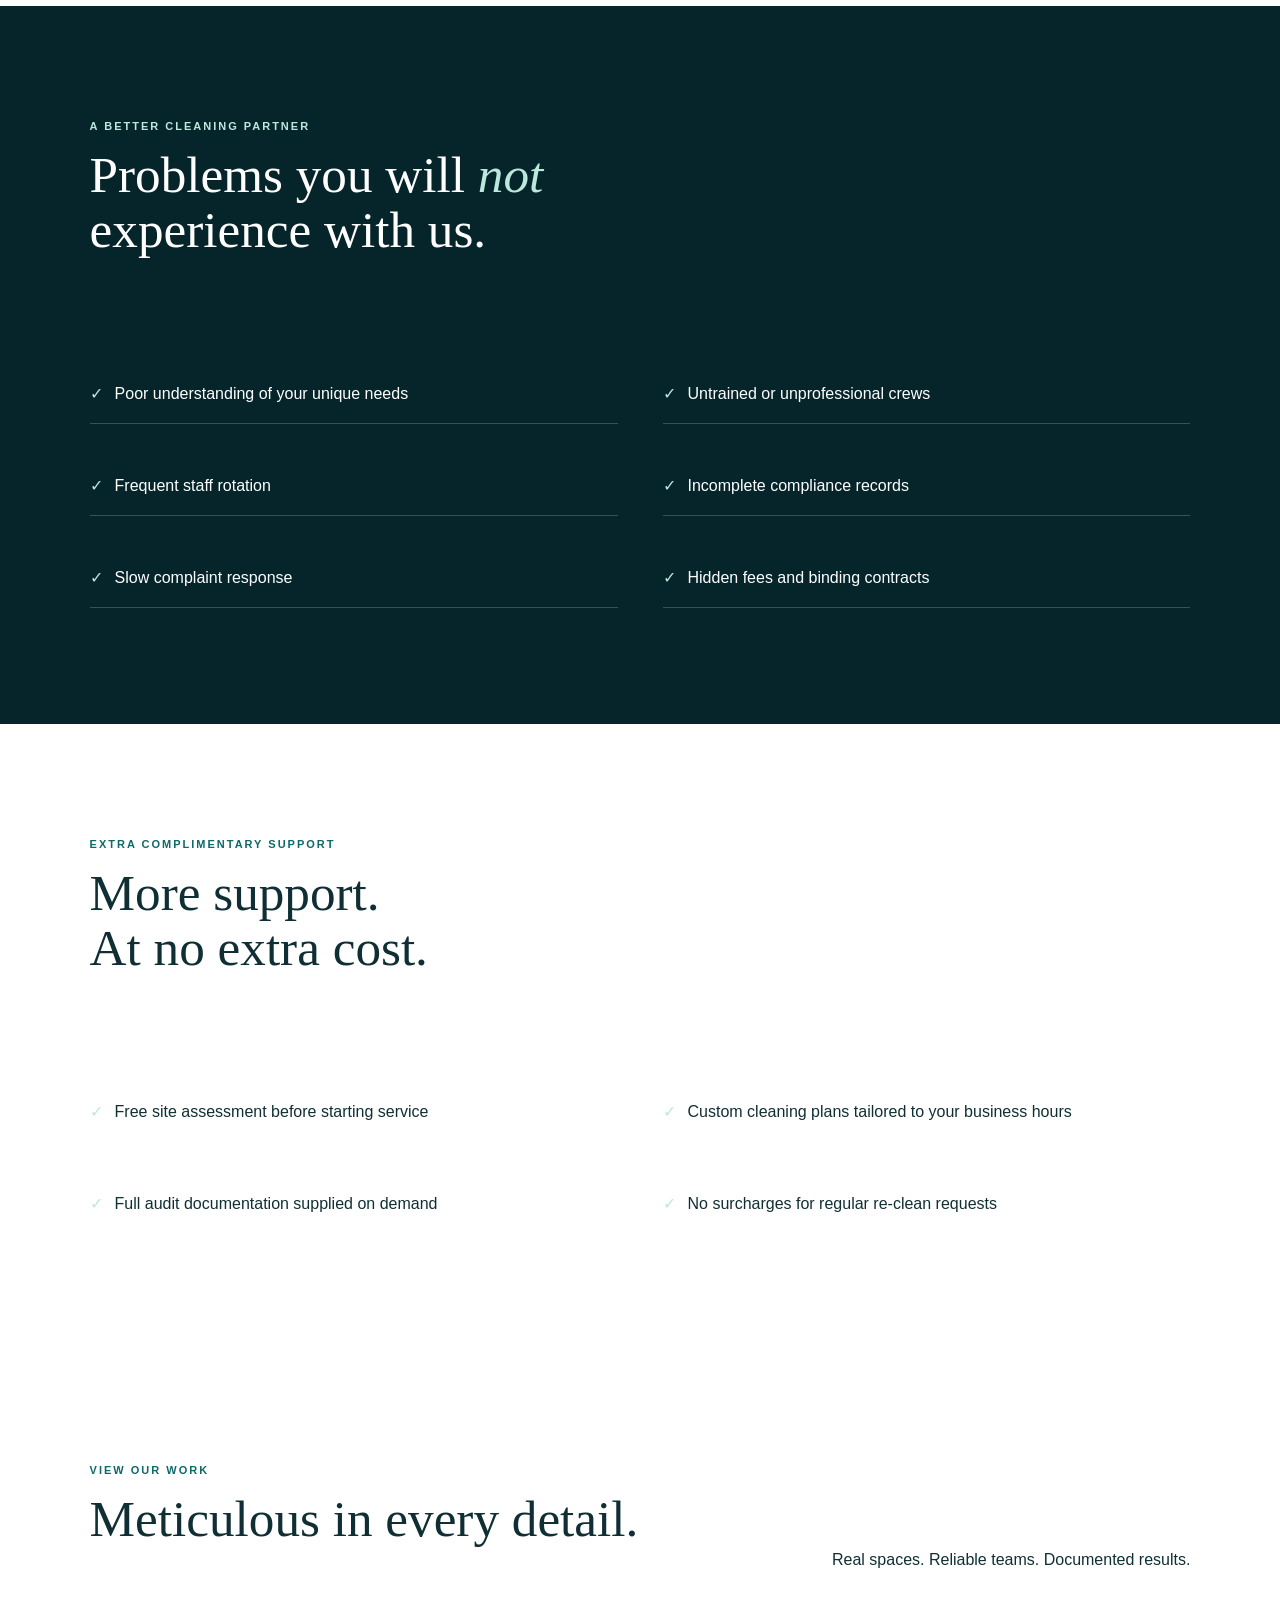
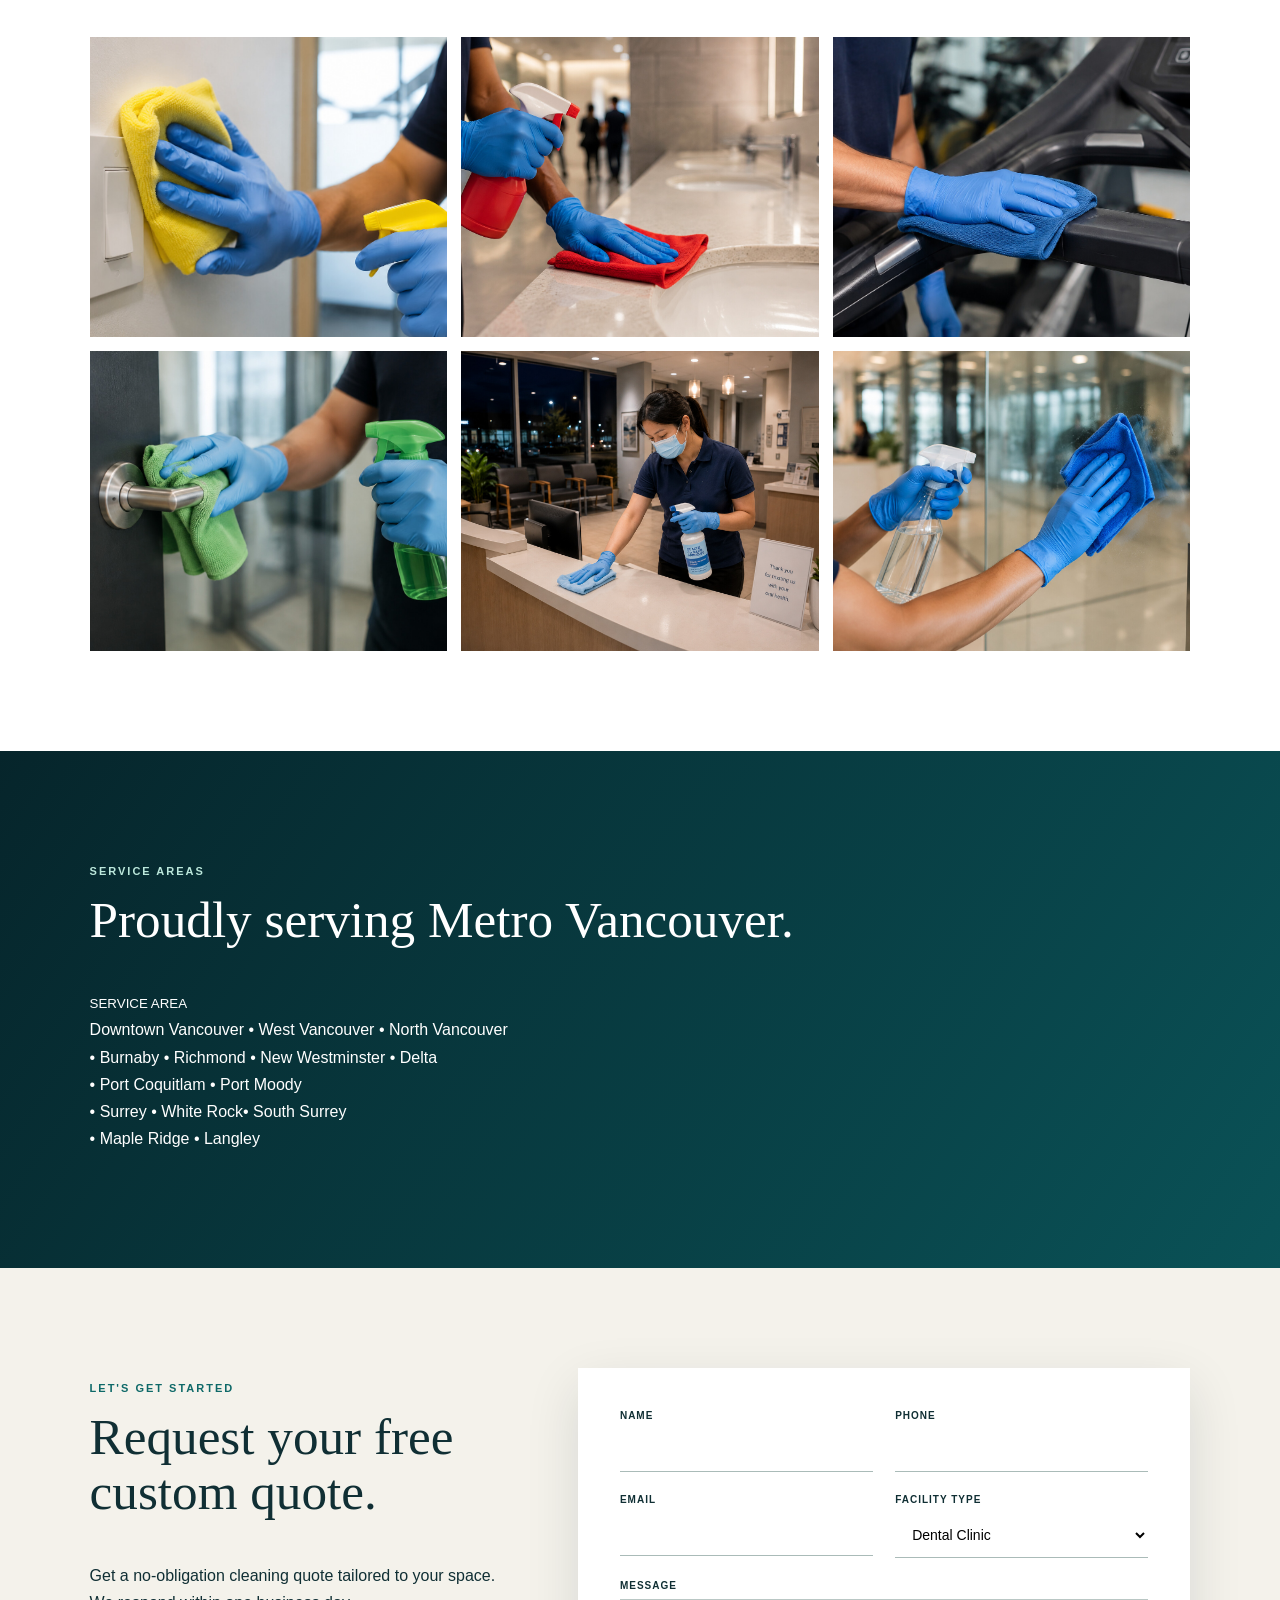
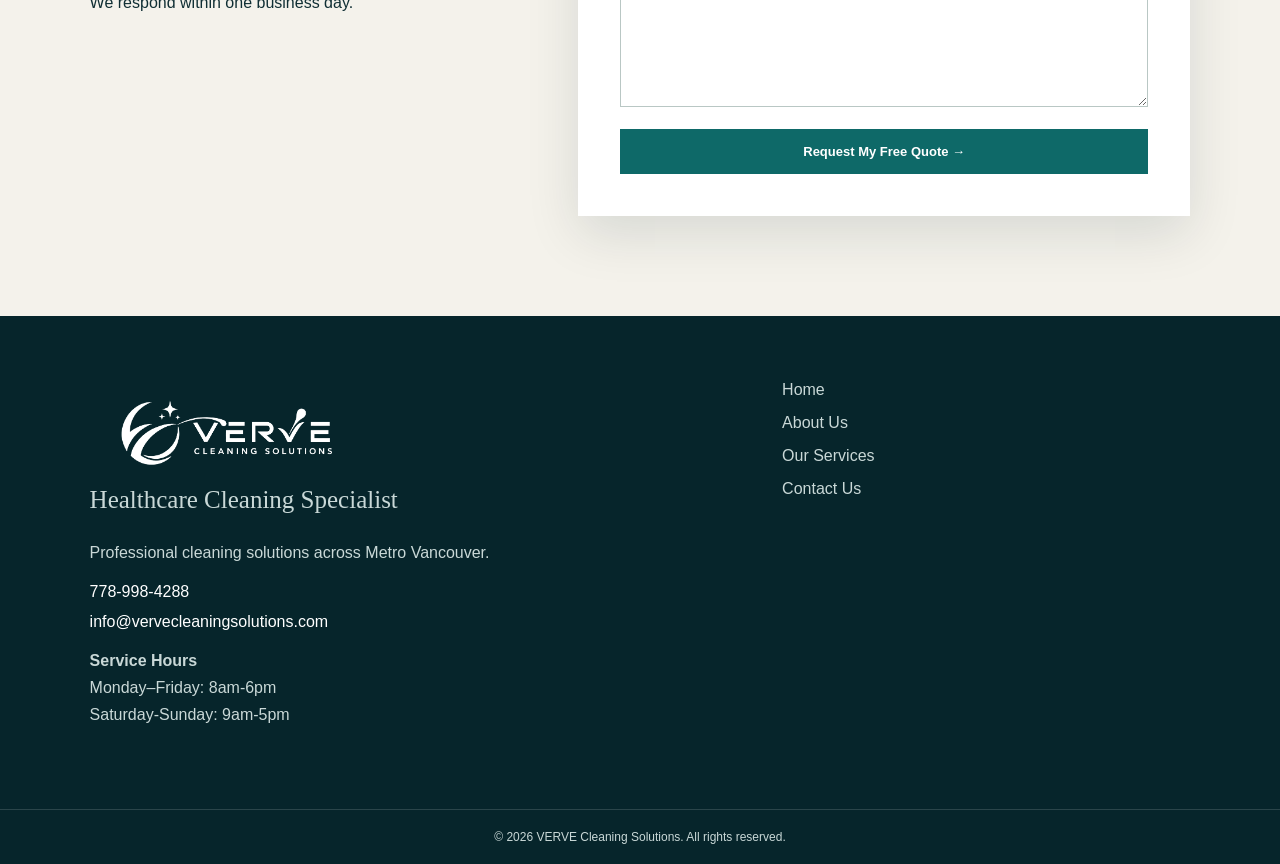
==== commit 2956d8f8: "Add files via upload" ====
--- a/index.html
+++ b/index.html
@@ -151,7 +151,7 @@
     <section class="section areas">
       <p class="eyebrow">SERVICE AREAS</p>
       <h2>Proudly serving Metro Vancouver.</h2>
-      <p>Downtown Vancouver • West Vancouver • North Vancouver • Burnaby • Richmond • New Westminster • Delta • Port Coquitlam • Port Moody •  Surrey • White Rock• South Surrey • Maple Ridge • Langley</p>
+      <p><small>SERVICE AREA</small><br>Downtown Vancouver • West Vancouver • North Vancouver <br>• Burnaby • Richmond • New Westminster • Delta<br>• Port Coquitlam • Port Moody<br>•  Surrey • White Rock• South Surrey<br>• Maple Ridge • Langley</p>
     </section>
     <section class="section quote" id="quote">
       <div>
--- a/css/style.css
+++ b/css/style.css
@@ -173,7 +173,7 @@
 }
 
 .home-hero {
-  min-height: 730px;
+  min-height: 800px;
   position: relative;
   display: flex;
   align-items: center;
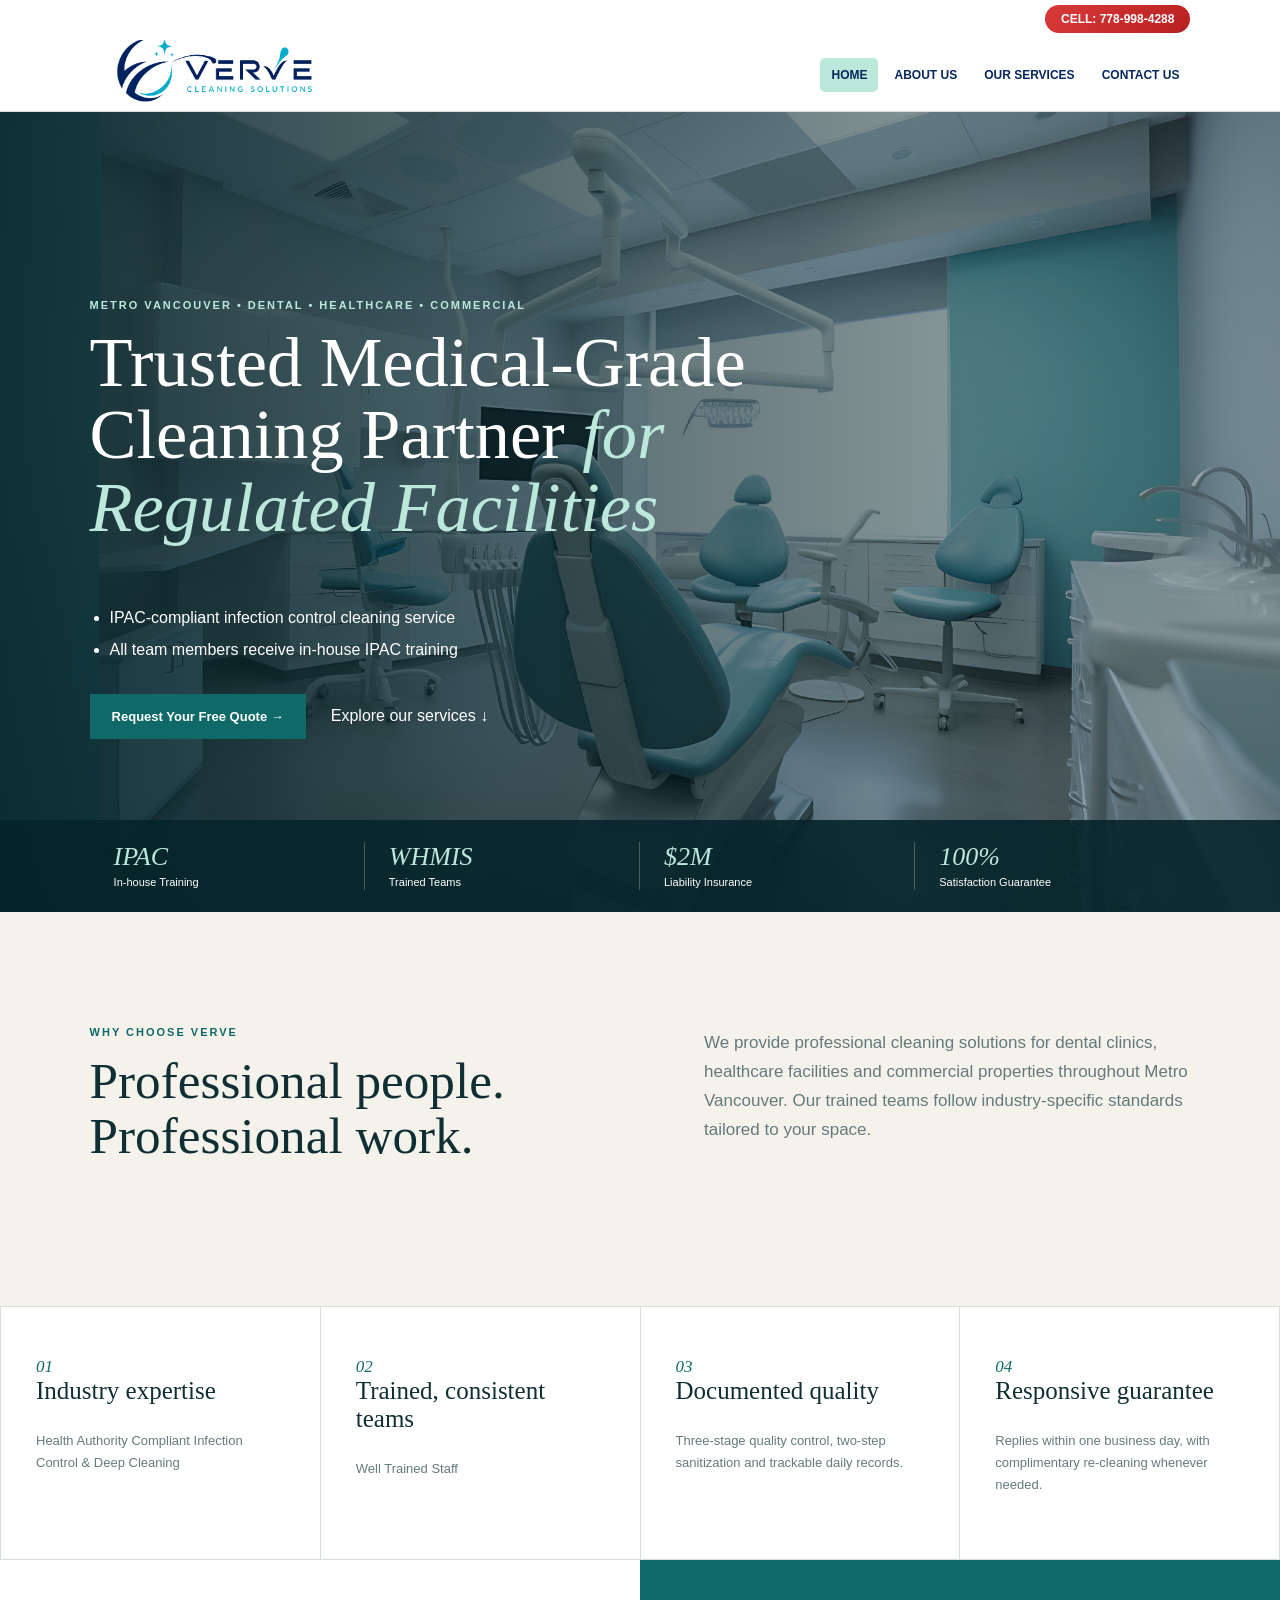
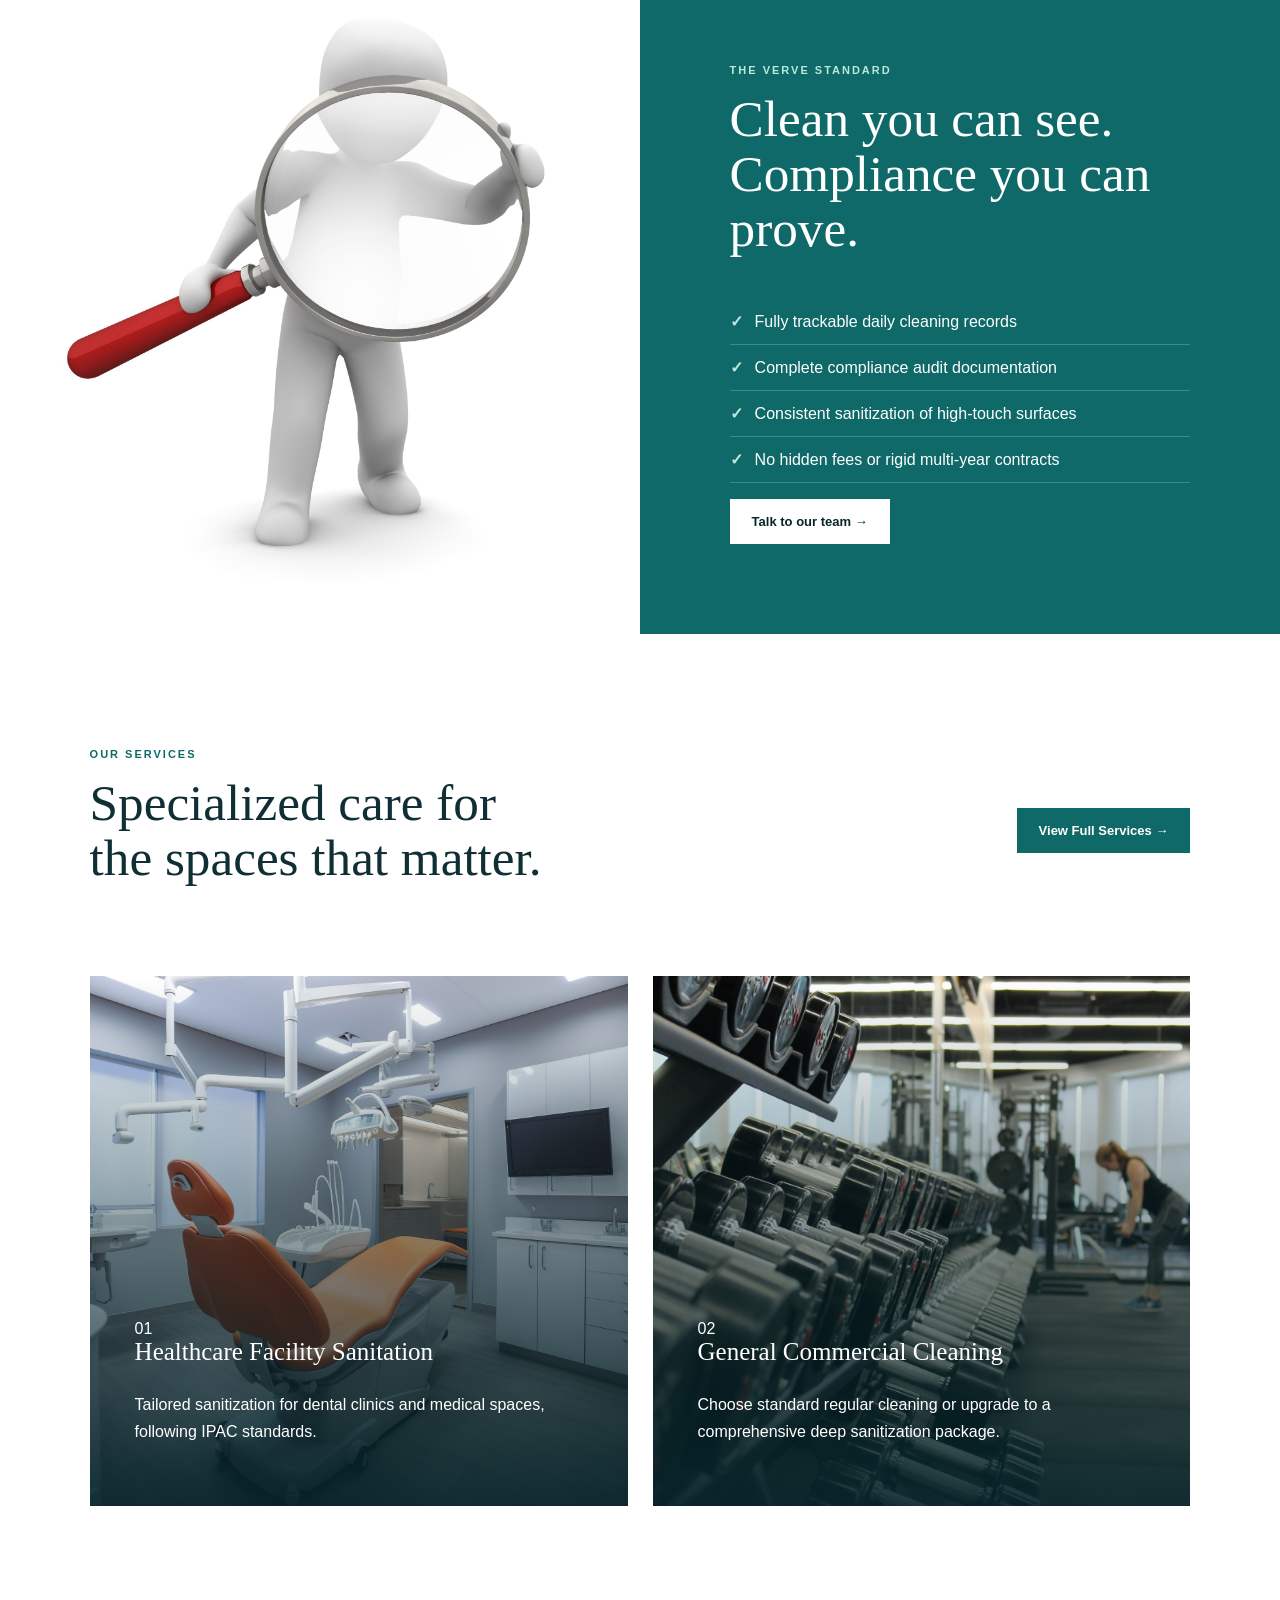
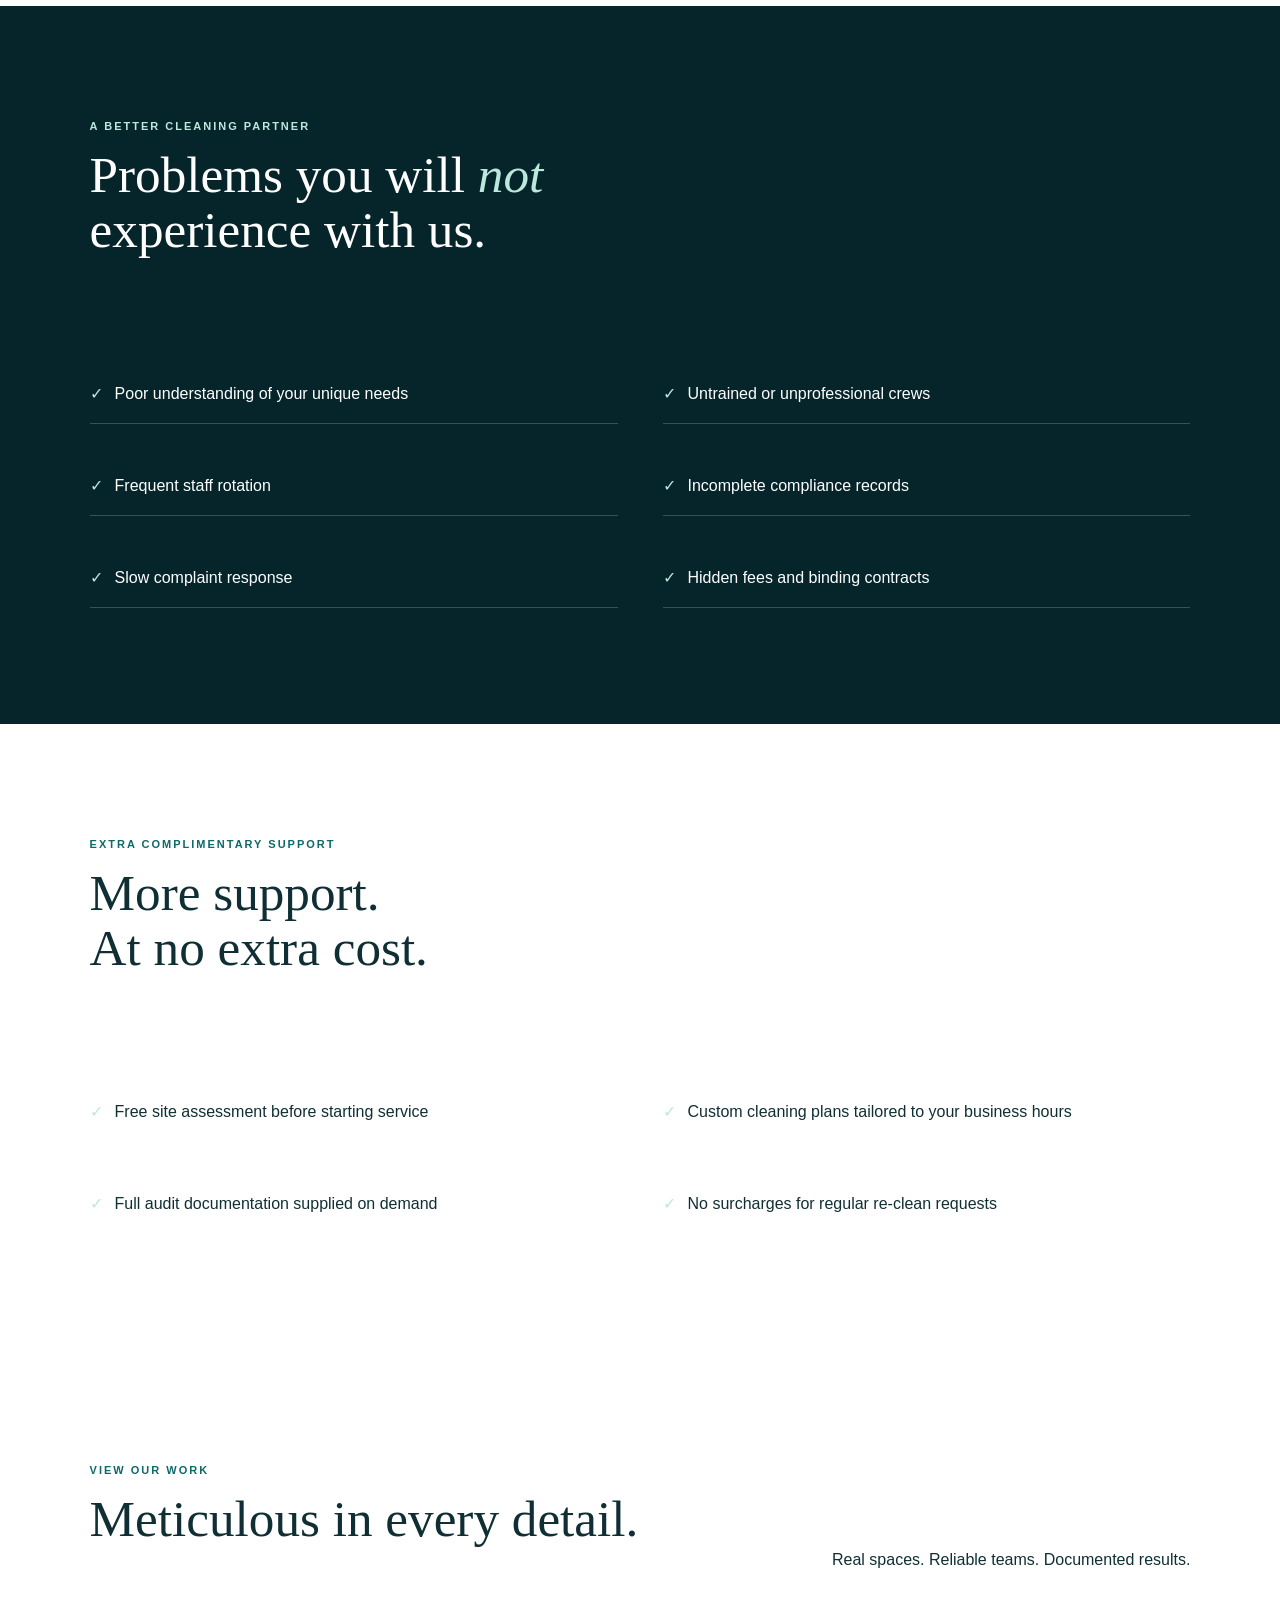
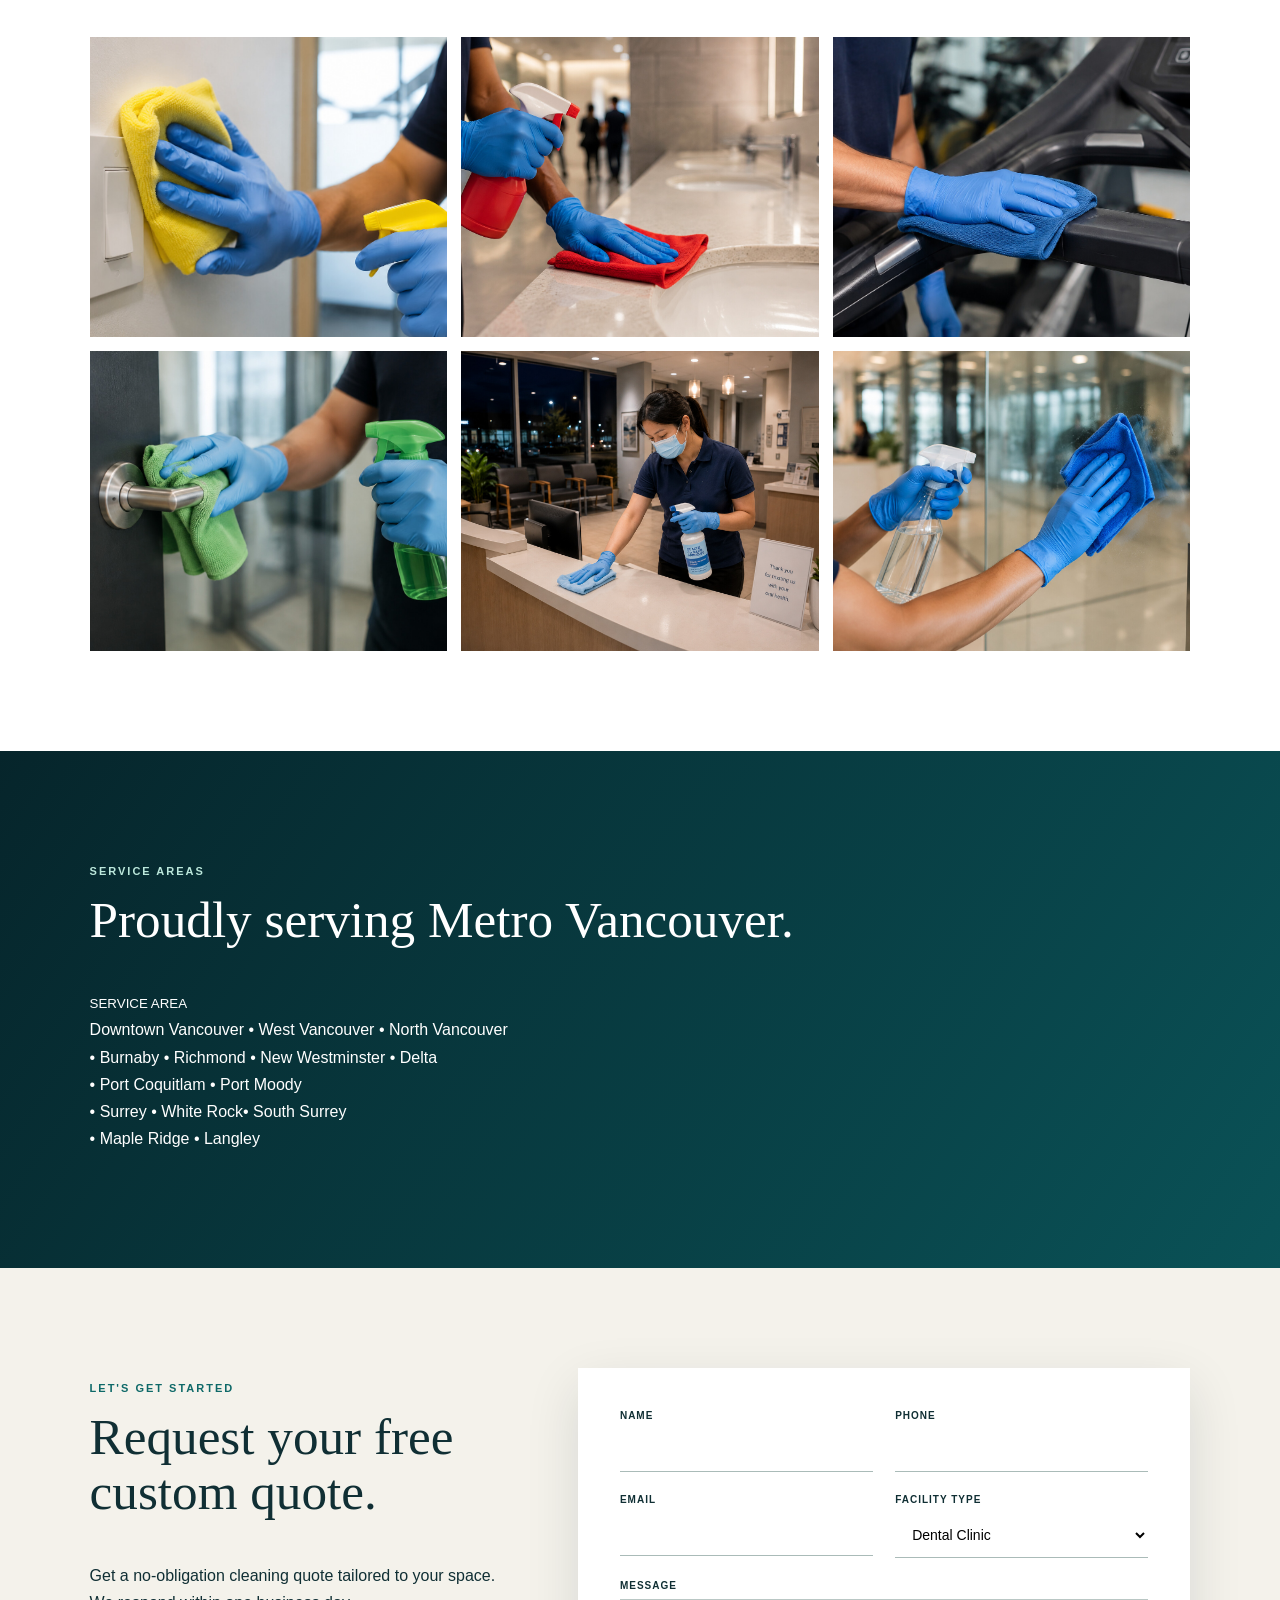
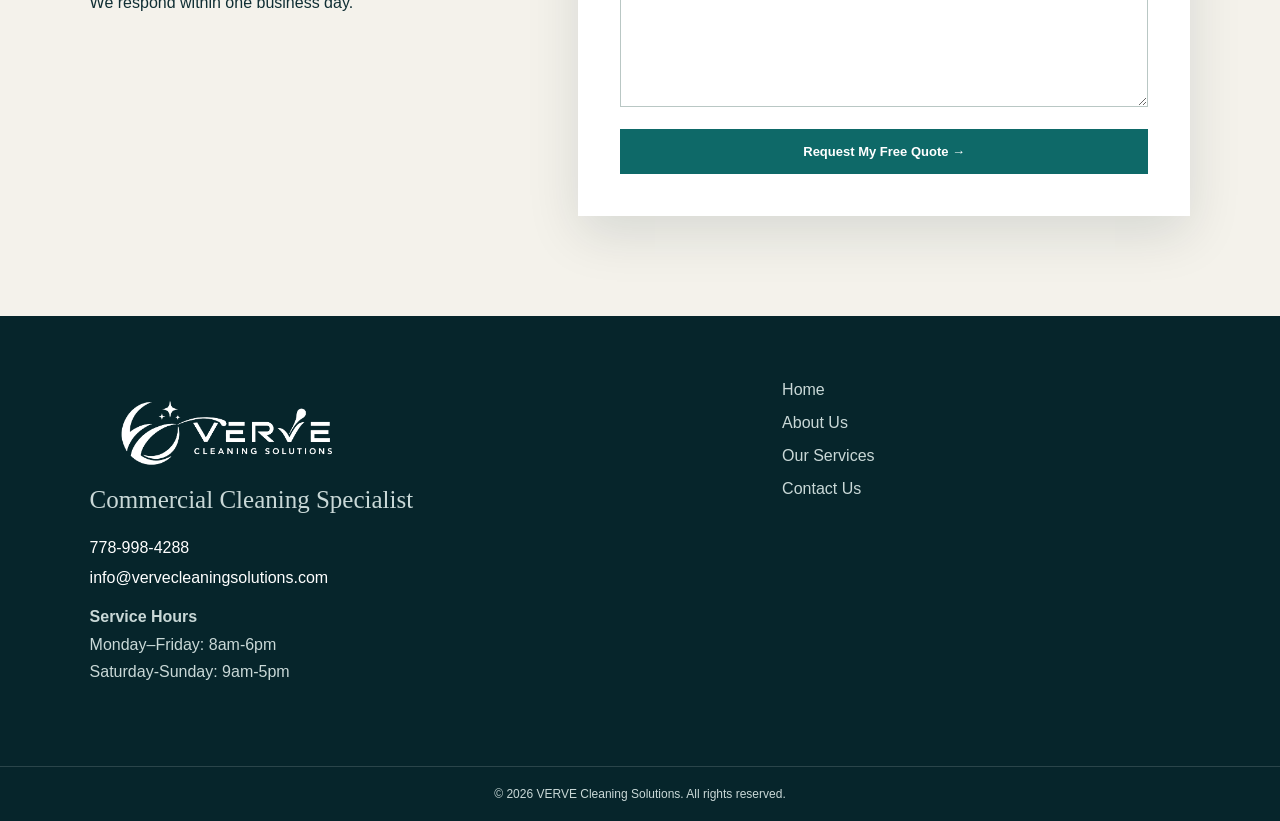
==== commit f88772ae: "Add files via upload" ====
--- a/index.html
+++ b/index.html
@@ -12,7 +12,7 @@
   <meta name="viewport" content="width=device-width,initial-scale=1">
   <meta name="description" content="IPAC-aligned dental, healthcare and commercial cleaning across Metro Vancouver.">
   <title>VERVE Cleaning Solutions</title>
-  <link rel="icon" type="image/png" href="images/verve-logo.png">
+  <link rel="icon" type="image/png" href="images/verve_logo_green.JPG">
   <link rel="stylesheet" href="css/style.css">
   <script src="js/main.js" defer></script>
 </head>
@@ -175,8 +175,7 @@
   <footer class="site-footer">
     <div class="footer-main">
       <div><img class="footer-logo" src="images/footer-logo.png" alt="VERVE Cleaning Solutions">
-        <h3>Healthcare Cleaning Specialist</h3>
-        <p>Professional cleaning solutions across Metro Vancouver.</p>
+        <h3>Commercial Cleaning Specialist</h3>
         <div class="footer-contact"><a href="tel:7789984288">778-998-4288</a><a
             href="mailto:info@vervecleaningsolutions.com">info@vervecleaningsolutions.com</a>
           <p><strong>Service Hours</strong><br>Monday–Friday: 8am-6pm<br>Saturday-Sunday: 9am-5pm</p> 
